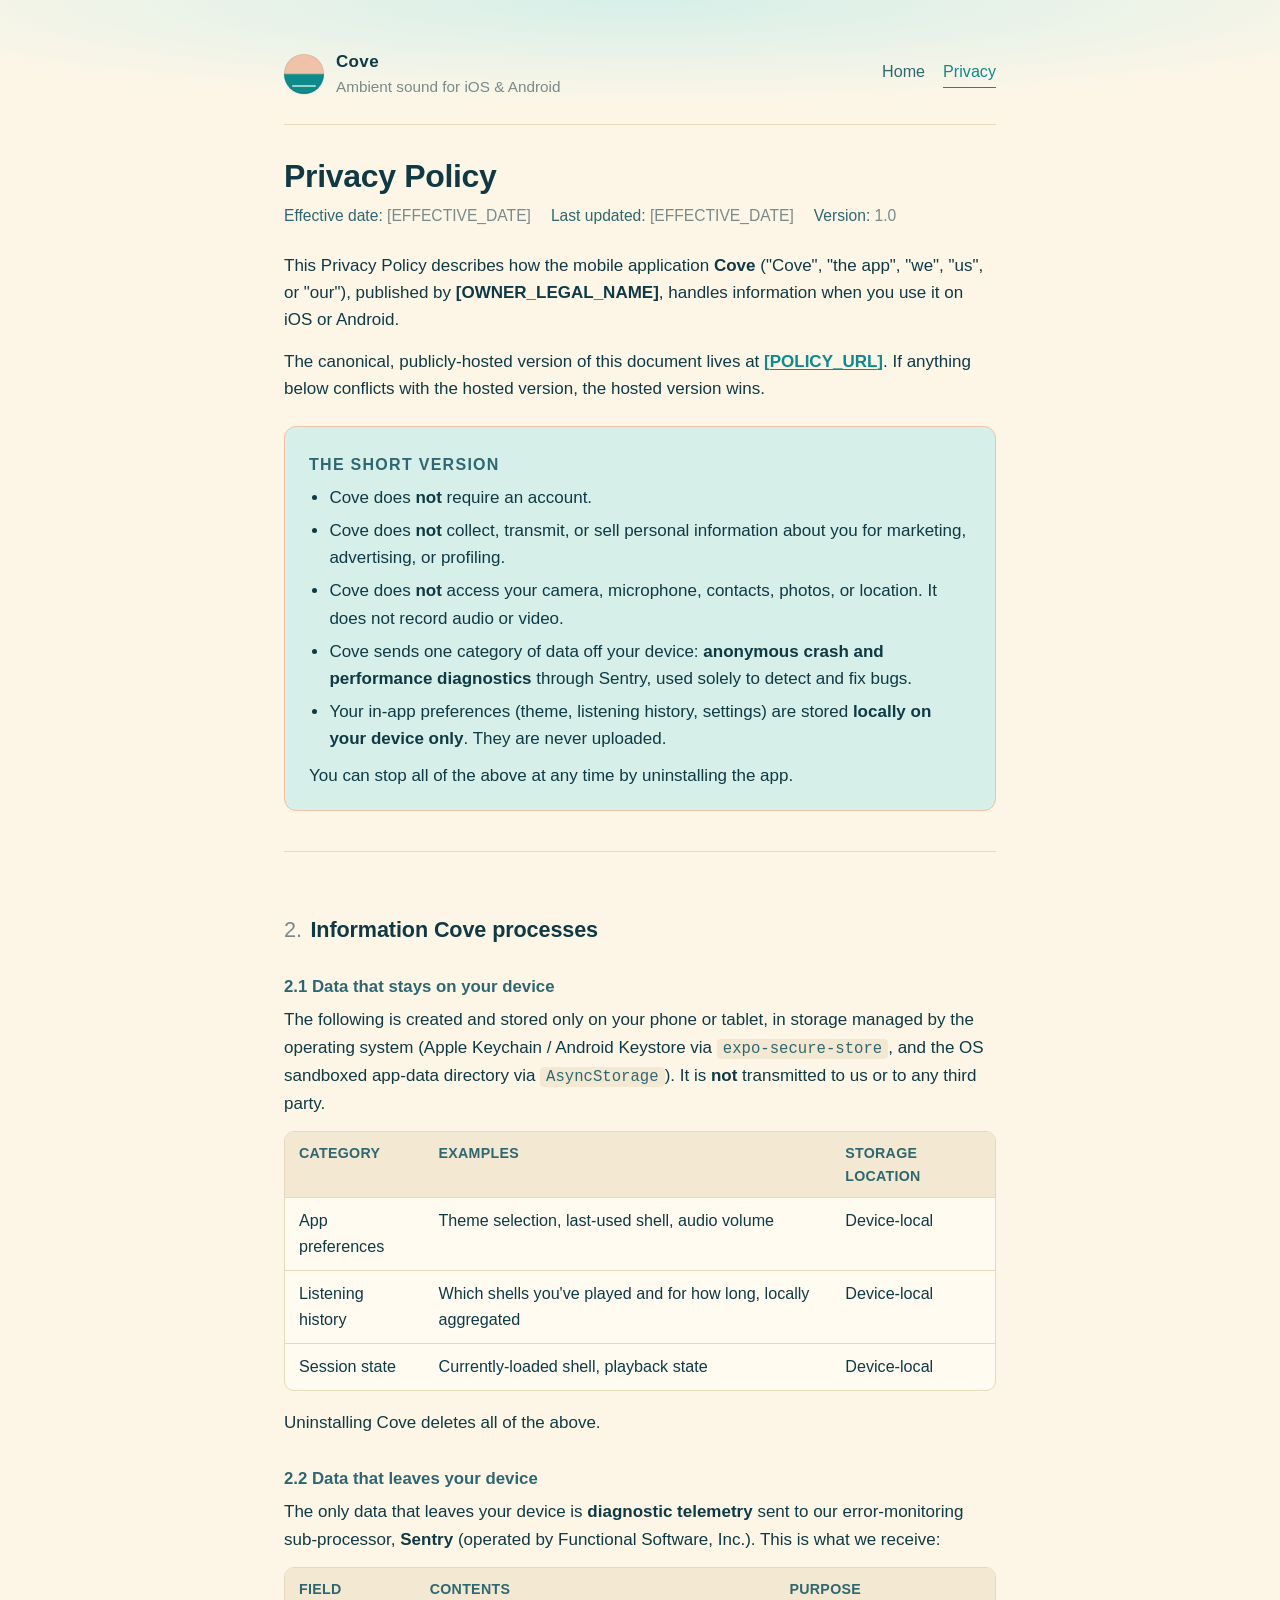
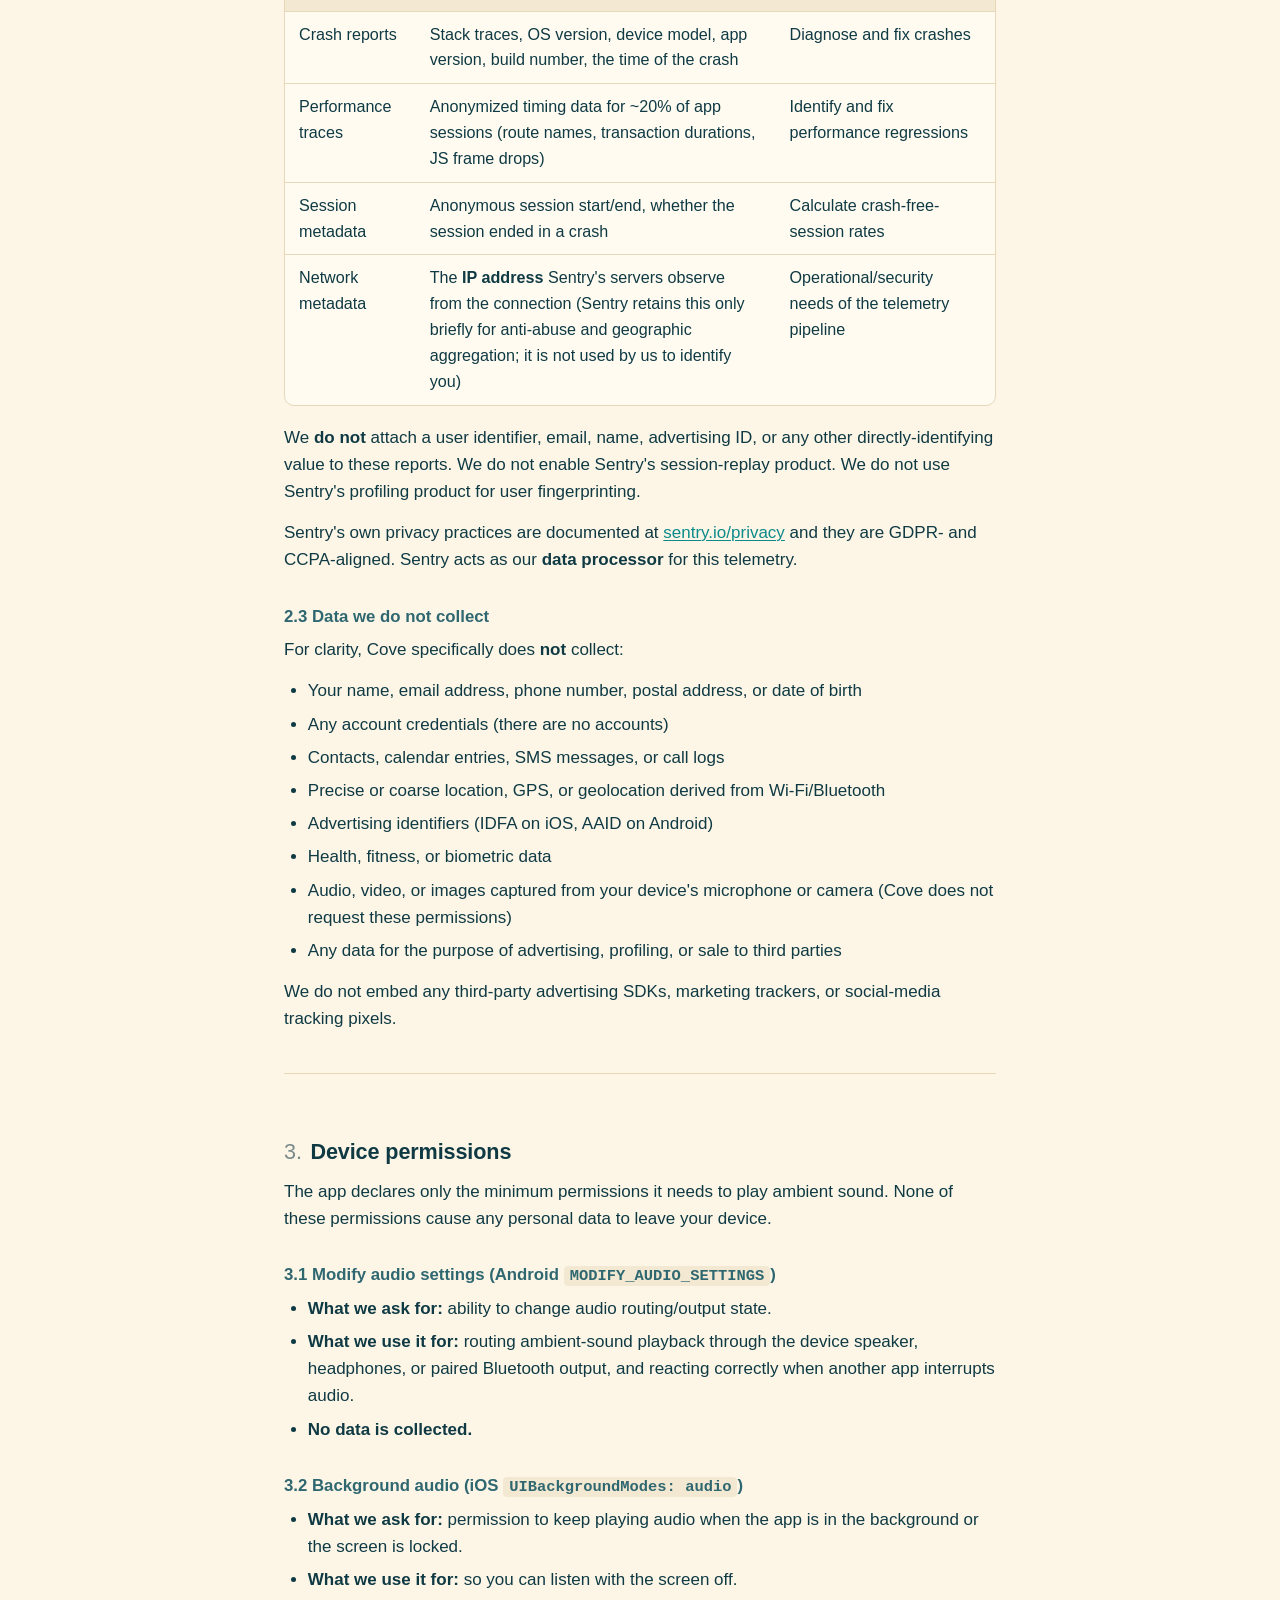
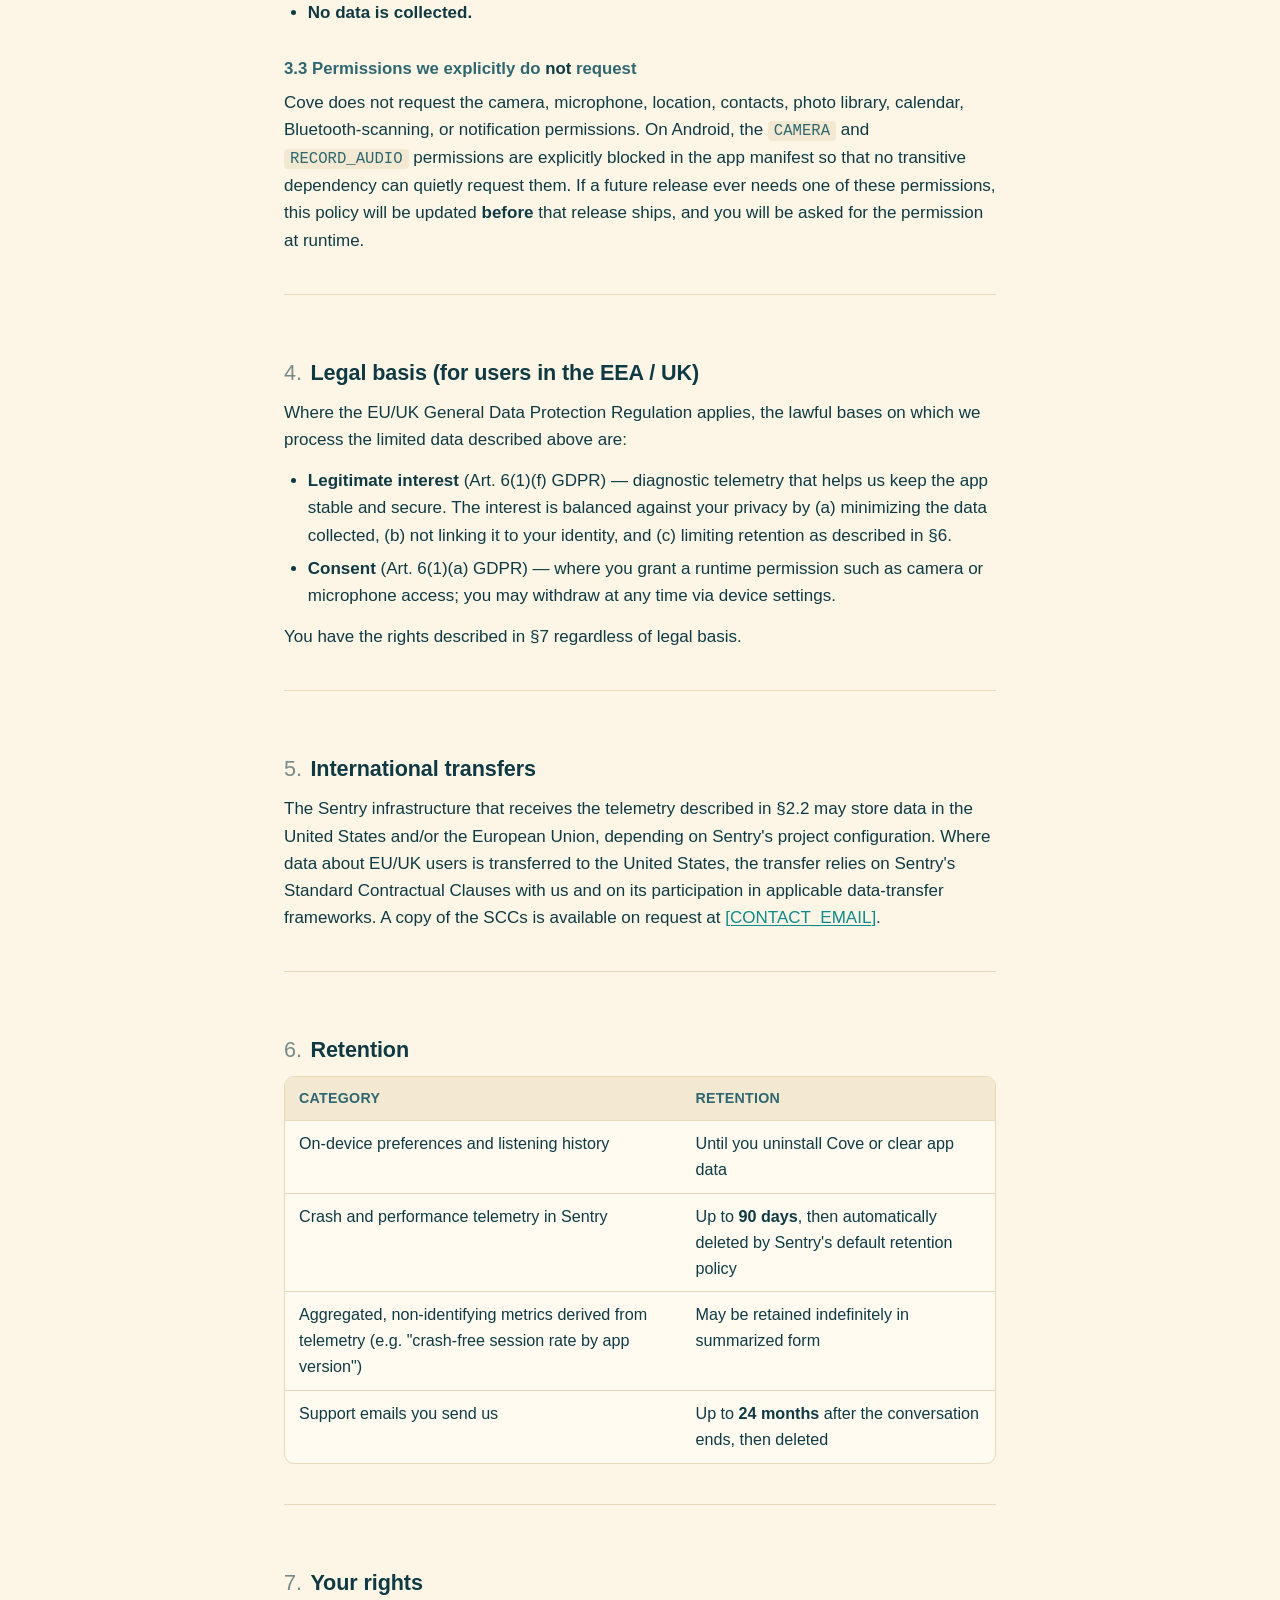
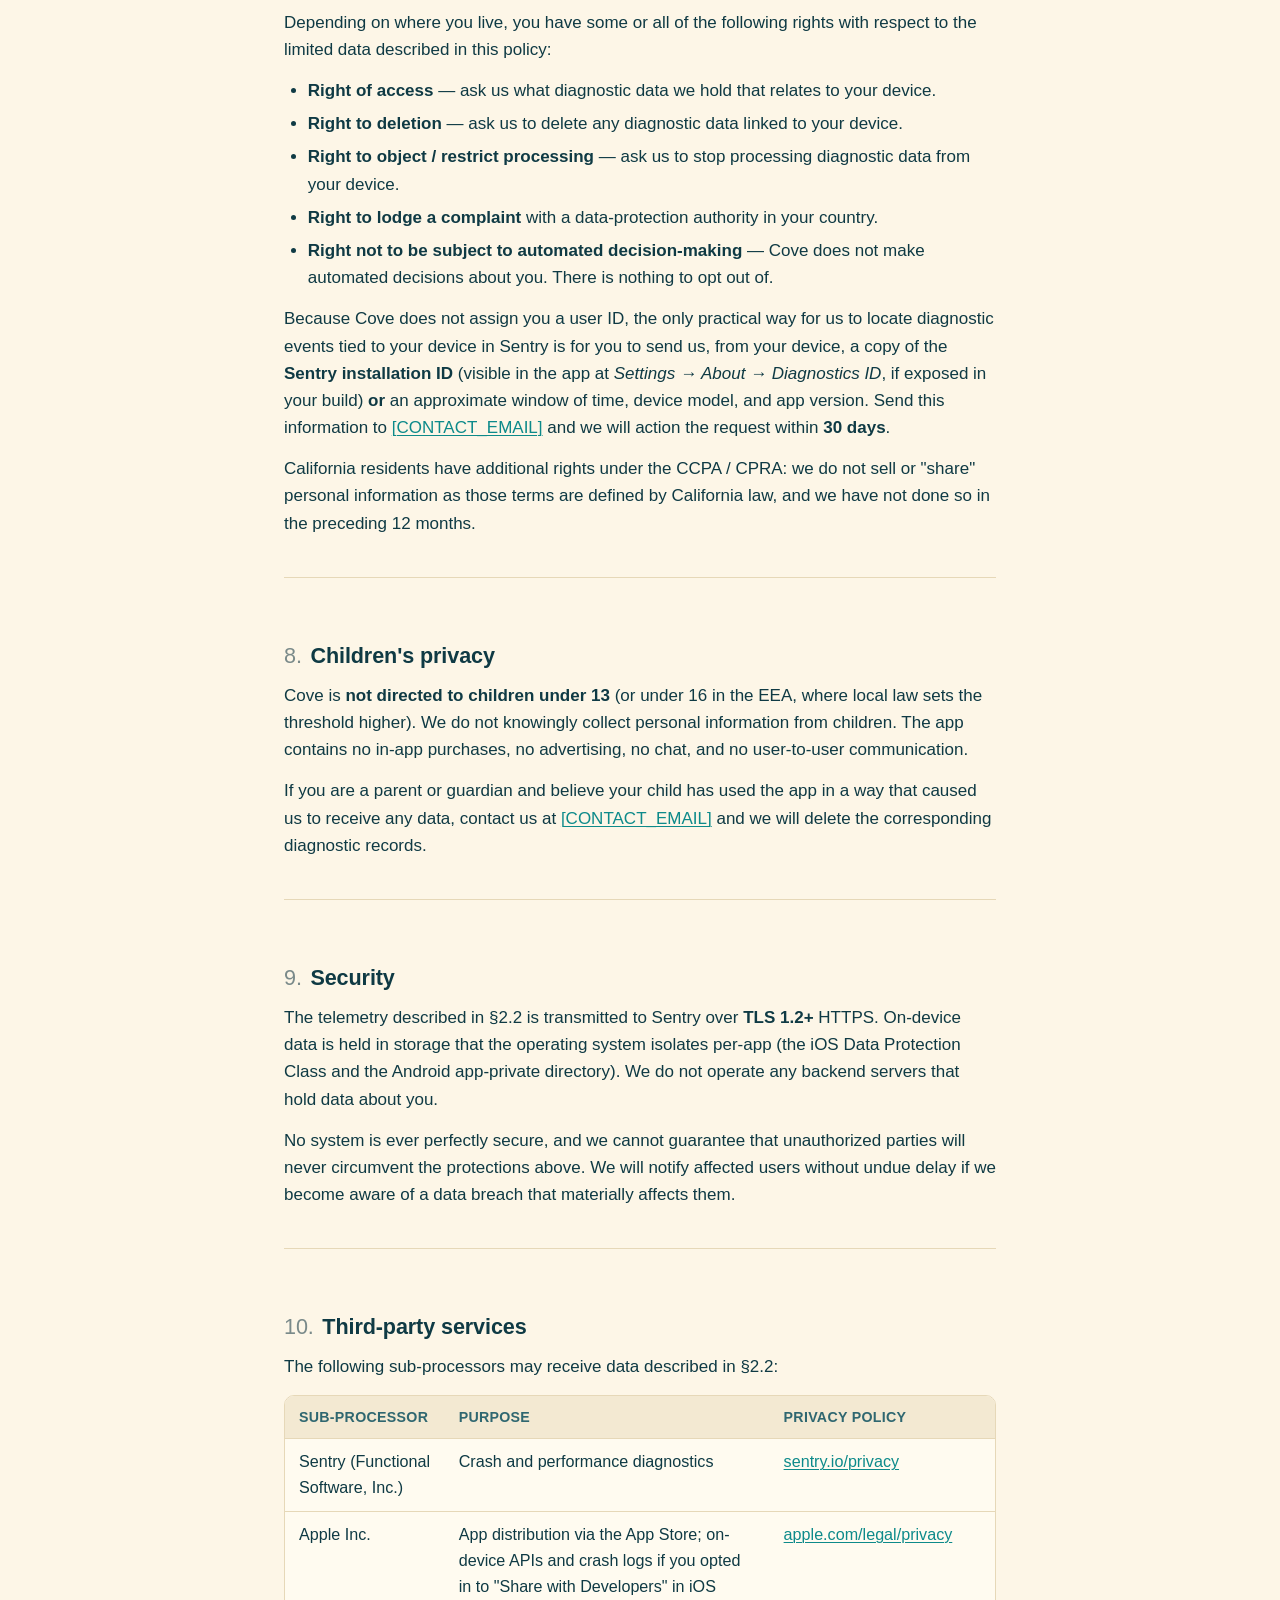
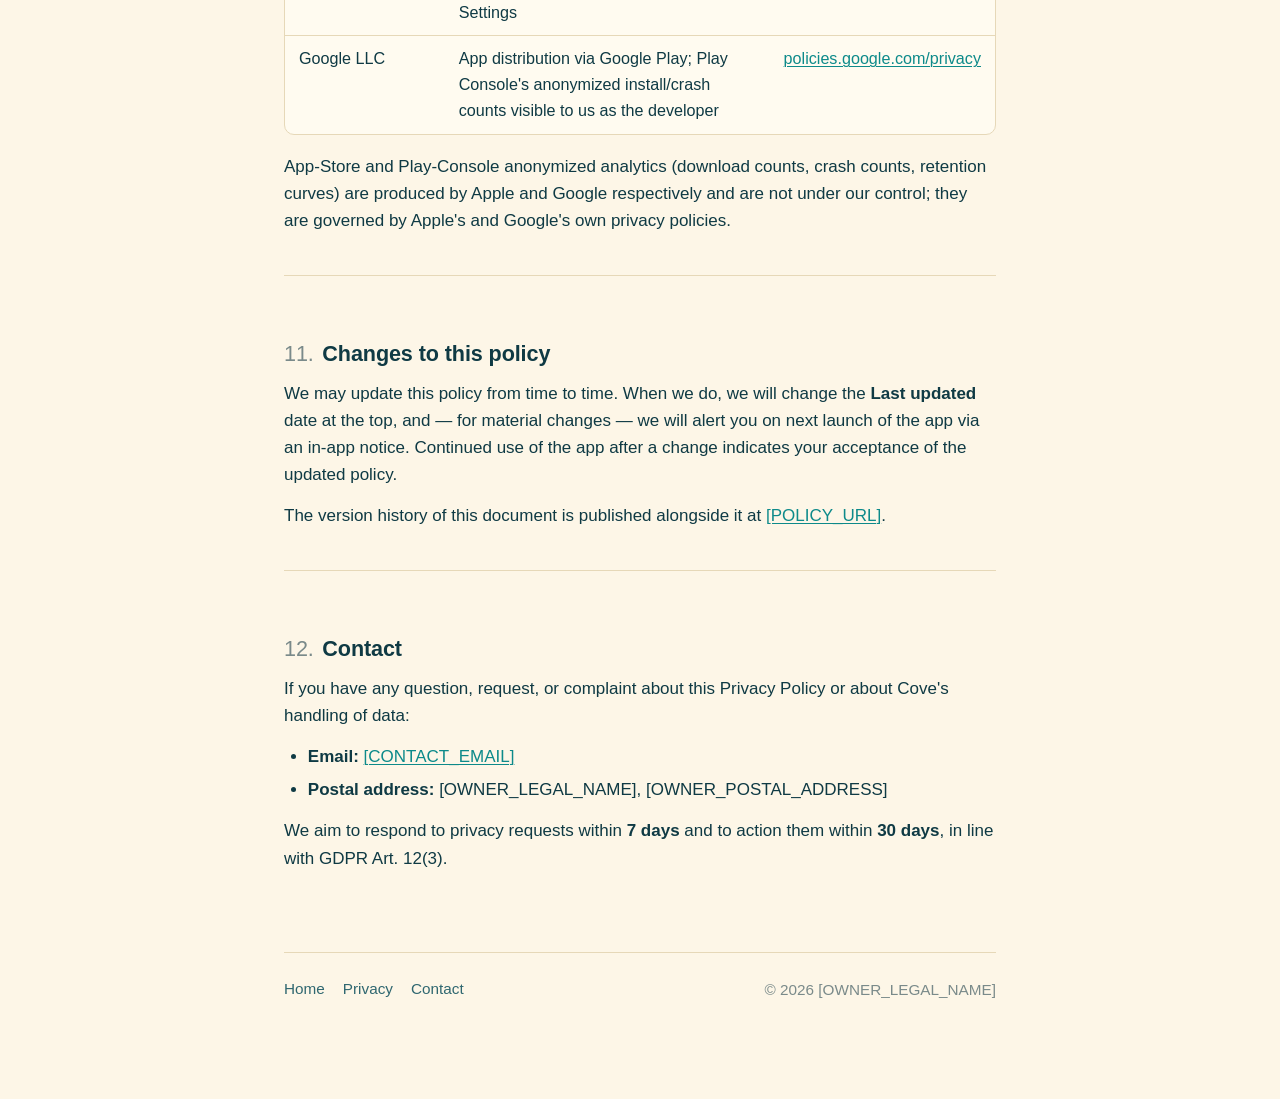
==== privacy/index.html @ abd62b6d "move privcy" ====
<!doctype html>
<html lang="en">
<head>
  <meta charset="utf-8" />
  <meta name="viewport" content="width=device-width, initial-scale=1" />
  <meta name="robots" content="index,follow" />
  <meta name="description" content="Privacy Policy for Cove, an ambient-sound app for iOS and Android." />
  <meta name="theme-color" content="#fdf6e7" media="(prefers-color-scheme: light)" />
  <meta name="theme-color" content="#0d2530" media="(prefers-color-scheme: dark)" />
  <title>Privacy Policy — Cove</title>
  <link rel="stylesheet" href="../assets/style.css" />
</head>
<body>
  <div class="wrap">

    <header class="cove">
      <a class="brand-block" href="../" aria-label="Cove home">
        <div class="mark" aria-hidden="true"></div>
        <div>
          <div class="brand">Cove</div>
          <div class="brand-sub">Ambient sound for iOS &amp; Android</div>
        </div>
      </a>
      <nav aria-label="Site">
        <a href="../">Home</a>
        <a href="./" aria-current="page">Privacy</a>
      </nav>
    </header>

    <h1>Privacy Policy</h1>

    <p class="meta">
      <span><strong>Effective date:</strong> [EFFECTIVE_DATE]</span>
      <span><strong>Last updated:</strong> [EFFECTIVE_DATE]</span>
      <span><strong>Version:</strong> 1.0</span>
    </p>

    <p>
      This Privacy Policy describes how the mobile application <strong>Cove</strong>
      ("Cove", "the app", "we", "us", or "our"), published by
      <strong>[OWNER_LEGAL_NAME]</strong>, handles information when you use it on
      iOS or Android.
    </p>

    <p>
      The canonical, publicly-hosted version of this document lives at
      <strong><a href="[POLICY_URL]">[POLICY_URL]</a></strong>. If anything below
      conflicts with the hosted version, the hosted version wins.
    </p>

    <section class="tldr" aria-labelledby="tldr-heading">
      <h2 id="tldr-heading">The short version</h2>
      <ul>
        <li>Cove does <strong>not</strong> require an account.</li>
        <li>Cove does <strong>not</strong> collect, transmit, or sell personal information about you for marketing, advertising, or profiling.</li>
        <li>Cove does <strong>not</strong> access your camera, microphone, contacts, photos, or location. It does not record audio or video.</li>
        <li>Cove sends one category of data off your device: <strong>anonymous crash and performance diagnostics</strong> through Sentry, used solely to detect and fix bugs.</li>
        <li>Your in-app preferences (theme, listening history, settings) are stored <strong>locally on your device only</strong>. They are never uploaded.</li>
      </ul>
      <p style="margin-top:10px;margin-bottom:0;">You can stop all of the above at any time by uninstalling the app.</p>
    </section>

    <hr />

    <section id="section-2">
      <h2><span class="num">2.</span>Information Cove processes <a class="anchor" href="#section-2" aria-label="Permalink to section 2">#</a></h2>

      <h3 id="section-2-1">2.1 Data that stays on your device <a class="anchor" href="#section-2-1" aria-label="Permalink to section 2.1">#</a></h3>
      <p>
        The following is created and stored only on your phone or tablet, in
        storage managed by the operating system (Apple Keychain / Android
        Keystore via <code>expo-secure-store</code>, and the OS sandboxed
        app-data directory via <code>AsyncStorage</code>). It is
        <strong>not</strong> transmitted to us or to any third party.
      </p>
      <div class="table-wrap">
        <table>
          <thead><tr><th>Category</th><th>Examples</th><th>Storage location</th></tr></thead>
          <tbody>
            <tr><td>App preferences</td><td>Theme selection, last-used shell, audio volume</td><td>Device-local</td></tr>
            <tr><td>Listening history</td><td>Which shells you've played and for how long, locally aggregated</td><td>Device-local</td></tr>
            <tr><td>Session state</td><td>Currently-loaded shell, playback state</td><td>Device-local</td></tr>
          </tbody>
        </table>
      </div>
      <p>Uninstalling Cove deletes all of the above.</p>

      <h3 id="section-2-2">2.2 Data that leaves your device <a class="anchor" href="#section-2-2" aria-label="Permalink to section 2.2">#</a></h3>
      <p>
        The only data that leaves your device is <strong>diagnostic telemetry</strong>
        sent to our error-monitoring sub-processor, <strong>Sentry</strong>
        (operated by Functional Software, Inc.). This is what we receive:
      </p>
      <div class="table-wrap">
        <table>
          <thead><tr><th>Field</th><th>Contents</th><th>Purpose</th></tr></thead>
          <tbody>
            <tr>
              <td>Crash reports</td>
              <td>Stack traces, OS version, device model, app version, build number, the time of the crash</td>
              <td>Diagnose and fix crashes</td>
            </tr>
            <tr>
              <td>Performance traces</td>
              <td>Anonymized timing data for ~20% of app sessions (route names, transaction durations, JS frame drops)</td>
              <td>Identify and fix performance regressions</td>
            </tr>
            <tr>
              <td>Session metadata</td>
              <td>Anonymous session start/end, whether the session ended in a crash</td>
              <td>Calculate crash-free-session rates</td>
            </tr>
            <tr>
              <td>Network metadata</td>
              <td>The <strong>IP address</strong> Sentry's servers observe from the connection (Sentry retains this only briefly for anti-abuse and geographic aggregation; it is not used by us to identify you)</td>
              <td>Operational/security needs of the telemetry pipeline</td>
            </tr>
          </tbody>
        </table>
      </div>
      <p>
        We <strong>do not</strong> attach a user identifier, email, name, advertising
        ID, or any other directly-identifying value to these reports. We do not
        enable Sentry's session-replay product. We do not use Sentry's profiling
        product for user fingerprinting.
      </p>
      <p>
        Sentry's own privacy practices are documented at
        <a href="https://sentry.io/privacy/" rel="noopener external">sentry.io/privacy</a>
        and they are GDPR- and CCPA-aligned. Sentry acts as our
        <strong>data processor</strong> for this telemetry.
      </p>

      <h3 id="section-2-3">2.3 Data we do not collect <a class="anchor" href="#section-2-3" aria-label="Permalink to section 2.3">#</a></h3>
      <p>For clarity, Cove specifically does <strong>not</strong> collect:</p>
      <ul>
        <li>Your name, email address, phone number, postal address, or date of birth</li>
        <li>Any account credentials (there are no accounts)</li>
        <li>Contacts, calendar entries, SMS messages, or call logs</li>
        <li>Precise or coarse location, GPS, or geolocation derived from Wi-Fi/Bluetooth</li>
        <li>Advertising identifiers (IDFA on iOS, AAID on Android)</li>
        <li>Health, fitness, or biometric data</li>
        <li>Audio, video, or images captured from your device's microphone or camera (Cove does not request these permissions)</li>
        <li>Any data for the purpose of advertising, profiling, or sale to third parties</li>
      </ul>
      <p>
        We do not embed any third-party advertising SDKs, marketing trackers, or
        social-media tracking pixels.
      </p>
    </section>

    <hr />

    <section id="section-3">
      <h2><span class="num">3.</span>Device permissions <a class="anchor" href="#section-3" aria-label="Permalink to section 3">#</a></h2>
      <p>
        The app declares only the minimum permissions it needs to play ambient
        sound. None of these permissions cause any personal data to leave your
        device.
      </p>

      <h3 id="section-3-1">3.1 Modify audio settings (Android <code>MODIFY_AUDIO_SETTINGS</code>) <a class="anchor" href="#section-3-1" aria-label="Permalink to section 3.1">#</a></h3>
      <ul>
        <li><strong>What we ask for:</strong> ability to change audio routing/output state.</li>
        <li><strong>What we use it for:</strong> routing ambient-sound playback through the device speaker, headphones, or paired Bluetooth output, and reacting correctly when another app interrupts audio.</li>
        <li><strong>No data is collected.</strong></li>
      </ul>

      <h3 id="section-3-2">3.2 Background audio (iOS <code>UIBackgroundModes: audio</code>) <a class="anchor" href="#section-3-2" aria-label="Permalink to section 3.2">#</a></h3>
      <ul>
        <li><strong>What we ask for:</strong> permission to keep playing audio when the app is in the background or the screen is locked.</li>
        <li><strong>What we use it for:</strong> so you can listen with the screen off.</li>
        <li><strong>No data is collected.</strong></li>
      </ul>

      <h3 id="section-3-3">3.3 Permissions we explicitly do <strong>not</strong> request <a class="anchor" href="#section-3-3" aria-label="Permalink to section 3.3">#</a></h3>
      <p>
        Cove does not request the camera, microphone, location, contacts, photo
        library, calendar, Bluetooth-scanning, or notification permissions. On
        Android, the <code>CAMERA</code> and <code>RECORD_AUDIO</code> permissions
        are explicitly blocked in the app manifest so that no transitive
        dependency can quietly request them. If a future release ever needs one
        of these permissions, this policy will be updated <strong>before</strong>
        that release ships, and you will be asked for the permission at runtime.
      </p>
    </section>

    <hr />

    <section id="section-4">
      <h2><span class="num">4.</span>Legal basis (for users in the EEA / UK) <a class="anchor" href="#section-4" aria-label="Permalink to section 4">#</a></h2>
      <p>
        Where the EU/UK General Data Protection Regulation applies, the lawful
        bases on which we process the limited data described above are:
      </p>
      <ul>
        <li><strong>Legitimate interest</strong> (Art. 6(1)(f) GDPR) — diagnostic telemetry that helps us keep the app stable and secure. The interest is balanced against your privacy by (a) minimizing the data collected, (b) not linking it to your identity, and (c) limiting retention as described in §6.</li>
        <li><strong>Consent</strong> (Art. 6(1)(a) GDPR) — where you grant a runtime permission such as camera or microphone access; you may withdraw at any time via device settings.</li>
      </ul>
      <p>You have the rights described in §7 regardless of legal basis.</p>
    </section>

    <hr />

    <section id="section-5">
      <h2><span class="num">5.</span>International transfers <a class="anchor" href="#section-5" aria-label="Permalink to section 5">#</a></h2>
      <p>
        The Sentry infrastructure that receives the telemetry described in §2.2
        may store data in the United States and/or the European Union, depending
        on Sentry's project configuration. Where data about EU/UK users is
        transferred to the United States, the transfer relies on Sentry's
        Standard Contractual Clauses with us and on its participation in
        applicable data-transfer frameworks. A copy of the SCCs is available on
        request at <a href="mailto:[CONTACT_EMAIL]">[CONTACT_EMAIL]</a>.
      </p>
    </section>

    <hr />

    <section id="section-6">
      <h2><span class="num">6.</span>Retention <a class="anchor" href="#section-6" aria-label="Permalink to section 6">#</a></h2>
      <div class="table-wrap">
        <table>
          <thead><tr><th>Category</th><th>Retention</th></tr></thead>
          <tbody>
            <tr><td>On-device preferences and listening history</td><td>Until you uninstall Cove or clear app data</td></tr>
            <tr><td>Crash and performance telemetry in Sentry</td><td>Up to <strong>90 days</strong>, then automatically deleted by Sentry's default retention policy</td></tr>
            <tr><td>Aggregated, non-identifying metrics derived from telemetry (e.g. "crash-free session rate by app version")</td><td>May be retained indefinitely in summarized form</td></tr>
            <tr><td>Support emails you send us</td><td>Up to <strong>24 months</strong> after the conversation ends, then deleted</td></tr>
          </tbody>
        </table>
      </div>
    </section>

    <hr />

    <section id="section-7">
      <h2><span class="num">7.</span>Your rights <a class="anchor" href="#section-7" aria-label="Permalink to section 7">#</a></h2>
      <p>
        Depending on where you live, you have some or all of the following rights
        with respect to the limited data described in this policy:
      </p>
      <ul>
        <li><strong>Right of access</strong> — ask us what diagnostic data we hold that relates to your device.</li>
        <li><strong>Right to deletion</strong> — ask us to delete any diagnostic data linked to your device.</li>
        <li><strong>Right to object / restrict processing</strong> — ask us to stop processing diagnostic data from your device.</li>
        <li><strong>Right to lodge a complaint</strong> with a data-protection authority in your country.</li>
        <li><strong>Right not to be subject to automated decision-making</strong> — Cove does not make automated decisions about you. There is nothing to opt out of.</li>
      </ul>
      <p>
        Because Cove does not assign you a user ID, the only practical way for us
        to locate diagnostic events tied to your device in Sentry is for you to
        send us, from your device, a copy of the <strong>Sentry installation ID</strong>
        (visible in the app at <em>Settings → About → Diagnostics ID</em>, if
        exposed in your build) <strong>or</strong> an approximate window of time,
        device model, and app version. Send this information to
        <a href="mailto:[CONTACT_EMAIL]">[CONTACT_EMAIL]</a> and we will action the
        request within <strong>30 days</strong>.
      </p>
      <p>
        California residents have additional rights under the CCPA / CPRA: we do
        not sell or "share" personal information as those terms are defined by
        California law, and we have not done so in the preceding 12 months.
      </p>
    </section>

    <hr />

    <section id="section-8">
      <h2><span class="num">8.</span>Children's privacy <a class="anchor" href="#section-8" aria-label="Permalink to section 8">#</a></h2>
      <p>
        Cove is <strong>not directed to children under 13</strong> (or under 16 in
        the EEA, where local law sets the threshold higher). We do not knowingly
        collect personal information from children. The app contains no in-app
        purchases, no advertising, no chat, and no user-to-user communication.
      </p>
      <p>
        If you are a parent or guardian and believe your child has used the app
        in a way that caused us to receive any data, contact us at
        <a href="mailto:[CONTACT_EMAIL]">[CONTACT_EMAIL]</a> and we will delete the
        corresponding diagnostic records.
      </p>
    </section>

    <hr />

    <section id="section-9">
      <h2><span class="num">9.</span>Security <a class="anchor" href="#section-9" aria-label="Permalink to section 9">#</a></h2>
      <p>
        The telemetry described in §2.2 is transmitted to Sentry over
        <strong>TLS 1.2+</strong> HTTPS. On-device data is held in storage that
        the operating system isolates per-app (the iOS Data Protection Class and
        the Android app-private directory). We do not operate any backend
        servers that hold data about you.
      </p>
      <p>
        No system is ever perfectly secure, and we cannot guarantee that
        unauthorized parties will never circumvent the protections above. We
        will notify affected users without undue delay if we become aware of a
        data breach that materially affects them.
      </p>
    </section>

    <hr />

    <section id="section-10">
      <h2><span class="num">10.</span>Third-party services <a class="anchor" href="#section-10" aria-label="Permalink to section 10">#</a></h2>
      <p>The following sub-processors may receive data described in §2.2:</p>
      <div class="table-wrap">
        <table>
          <thead><tr><th>Sub-processor</th><th>Purpose</th><th>Privacy policy</th></tr></thead>
          <tbody>
            <tr>
              <td>Sentry (Functional Software, Inc.)</td>
              <td>Crash and performance diagnostics</td>
              <td><a href="https://sentry.io/privacy/" rel="noopener external">sentry.io/privacy</a></td>
            </tr>
            <tr>
              <td>Apple Inc.</td>
              <td>App distribution via the App Store; on-device APIs and crash logs if you opted in to "Share with Developers" in iOS Settings</td>
              <td><a href="https://www.apple.com/legal/privacy/" rel="noopener external">apple.com/legal/privacy</a></td>
            </tr>
            <tr>
              <td>Google LLC</td>
              <td>App distribution via Google Play; Play Console's anonymized install/crash counts visible to us as the developer</td>
              <td><a href="https://policies.google.com/privacy" rel="noopener external">policies.google.com/privacy</a></td>
            </tr>
          </tbody>
        </table>
      </div>
      <p>
        App-Store and Play-Console anonymized analytics (download counts, crash
        counts, retention curves) are produced by Apple and Google respectively
        and are not under our control; they are governed by Apple's and Google's
        own privacy policies.
      </p>
    </section>

    <hr />

    <section id="section-11">
      <h2><span class="num">11.</span>Changes to this policy <a class="anchor" href="#section-11" aria-label="Permalink to section 11">#</a></h2>
      <p>
        We may update this policy from time to time. When we do, we will change
        the <strong>Last updated</strong> date at the top, and — for material
        changes — we will alert you on next launch of the app via an in-app
        notice. Continued use of the app after a change indicates your
        acceptance of the updated policy.
      </p>
      <p>
        The version history of this document is published alongside it at
        <a href="[POLICY_URL]">[POLICY_URL]</a>.
      </p>
    </section>

    <hr />

    <section id="section-12">
      <h2><span class="num">12.</span>Contact <a class="anchor" href="#section-12" aria-label="Permalink to section 12">#</a></h2>
      <p>
        If you have any question, request, or complaint about this Privacy
        Policy or about Cove's handling of data:
      </p>
      <ul>
        <li><strong>Email:</strong> <a href="mailto:[CONTACT_EMAIL]">[CONTACT_EMAIL]</a></li>
        <li><strong>Postal address:</strong> [OWNER_LEGAL_NAME], [OWNER_POSTAL_ADDRESS]</li>
      </ul>
      <p>
        We aim to respond to privacy requests within <strong>7 days</strong> and
        to action them within <strong>30 days</strong>, in line with GDPR Art. 12(3).
      </p>
    </section>

    <footer class="site-footer">
      <nav aria-label="Site footer">
        <a href="../">Home</a>
        <a href="./" aria-current="page">Privacy</a>
        <a href="mailto:[CONTACT_EMAIL]">Contact</a>
      </nav>
      <p style="margin:0;">© <span id="copyright-year">2026</span> [OWNER_LEGAL_NAME]</p>
    </footer>

  </div>

  <script>
    document.getElementById('copyright-year').textContent = new Date().getFullYear();
  </script>

  <!--
    ============================================================
    INSTRUCTIONS FOR THE PUBLISHER — REMOVE THIS BLOCK BEFORE PUBLISHING
    ============================================================

    Find-and-replace these placeholders across BOTH this file AND
    docs/index.html:

      [EFFECTIVE_DATE]         e.g. 2026-06-01
      [OWNER_LEGAL_NAME]       e.g. "Jane Doe" or "Acme Wellness LLC"
      [OWNER_POSTAL_ADDRESS]   street, city, postal code, country
      [CONTACT_EMAIL]          e.g. privacy@yourdomain.com (must be live!)
      [POLICY_URL]             e.g. https://<user>.github.io/<repo>/privacy/

    The Markdown source-of-truth is outsiders/PRIVACY-POLICY.md; edit it
    alongside this file whenever the policy changes.

    Apple "App Privacy" + Play "Data Safety" forms must match §2 of this
    document. As of v1.0:
      - Diagnostics → Crash Data: Collected, Not linked to user, Not used for tracking
      - Diagnostics → Performance Data: Collected, Not linked to user, Not used for tracking
      - Everything else: Data Not Collected

    Have a lawyer in your jurisdiction read this before launch. This is a
    starting template, not legal advice.
  -->
</body>
</html>
---- assets/style.css ----
/*
 * Cove — shared site styles
 * Used by both docs/index.html (landing) and docs/privacy/index.html.
 *
 * Self-contained: no @import, no Google Fonts, no external assets.
 * Hosted from the same GitHub Pages origin as the HTML, so this file
 * does not introduce any third-party network requests.
 *
 * --------------------------------------------------------------------
 * Sea-beach palette
 *
 *   Light mode: warm bone-white sand background, deep tidepool-teal
 *     ink, turquoise accent, pale-coral shell highlight.
 *   Dark mode:  moonlit tidepool — deep teal surface, warm sand text,
 *     bright-foam turquoise accent, sunset-coral warning.
 *
 * Contrast ratios were chosen so every ink token clears WCAG AA against
 * its corresponding surface. Test with the browser devtools "contrast"
 * inspector if you swap any value.
 * --------------------------------------------------------------------
 */

:root {
  --bg: #fdf6e7;            /* dry sand */
  --surface: #fffbf0;       /* sun-bleached shell */
  --surface-alt: #f3e9d2;   /* damp sand */
  --ink: #0f3a44;           /* deep tidepool */
  --ink-soft: #2f6770;      /* shallow water */
  --ink-muted: #7a8a8a;     /* driftwood grey */
  --rule: #e6d8b8;          /* wet-sand line */
  --accent: #0d8a8a;        /* turquoise */
  --accent-soft: #d6efe9;   /* sea-foam */
  --shell: #f0c2a8;         /* pale coral */
  --coral: #d9755a;         /* sunset-coral */
  --warn-bg: #fdebd2;
  --warn-rule: #e6c79a;
  --warn-ink: #6b3d18;

  /* Noise-color swatches used by the shell grid */
  --noise-brown: #8a6a3d;
  --noise-pink:  #e9a5a0;
  --noise-gray:  #9aa4a8;
  --noise-white: #ecebe4;
  --noise-blue:  #6a9fcb;
}

@media (prefers-color-scheme: dark) {
  :root {
    --bg: #0d2530;          /* night ocean */
    --surface: #133544;     /* deep reef */
    --surface-alt: #194253; /* lit tidepool */
    --ink: #f4e8d3;         /* moonlit sand */
    --ink-soft: #c9dcd9;    /* foam */
    --ink-muted: #8aa6a5;   /* wet stone */
    --rule: #1f4a5a;        /* coral shadow */
    --accent: #5dd5cf;      /* foam crest */
    --accent-soft: #1c4855; /* still water */
    --shell: #e8a87c;       /* sunset coral */
    --coral: #f0a98e;
    --warn-bg: #3a2918;
    --warn-rule: #6b4a28;
    --warn-ink: #f0c79a;

    --noise-brown: #b08c5e;
    --noise-pink:  #f0b6b1;
    --noise-gray:  #b6c0c4;
    --noise-white: #f5f3ea;
    --noise-blue:  #8fbfe5;
  }
}

* { box-sizing: border-box; }

html { -webkit-text-size-adjust: 100%; }

body {
  margin: 0;
  background: var(--bg);
  color: var(--ink);
  font-family: -apple-system, BlinkMacSystemFont, "Segoe UI", Roboto,
    "Helvetica Neue", Arial, "Noto Sans", system-ui, sans-serif;
  font-size: 17px;
  line-height: 1.6;
  -webkit-font-smoothing: antialiased;
  text-rendering: optimizeLegibility;
  /*
   * Subtle horizon: a very faint band of sea-foam across the top of the
   * page so it reads as "beach looking out at sea". Static, no scroll
   * attachment (which janks on iOS).
   */
  background-image:
    radial-gradient(ellipse 120% 40% at 50% 0%,
      var(--accent-soft) 0%,
      transparent 55%);
  background-repeat: no-repeat;
  background-size: 100% 480px;
}

.wrap {
  max-width: 760px;
  margin: 0 auto;
  padding: 48px 24px 96px;
}

/* ------------------------------------------------------------------ */
/* Site header (shared between pages)                                  */
/* ------------------------------------------------------------------ */

header.cove {
  display: flex;
  align-items: center;
  gap: 12px;
  margin-bottom: 32px;
  padding-bottom: 24px;
  border-bottom: 1px solid var(--rule);
}

header.cove .brand-block {
  display: flex;
  align-items: center;
  gap: 12px;
  text-decoration: none;
  color: inherit;
}

/*
 * Brand mark: sun rising over a horizon line. The top half is a warm
 * sun-disc (coral → sand), the bottom half is calm sea (turquoise).
 * Rendered with pure CSS gradients so the page stays asset-free.
 */
header.cove .mark {
  width: 40px;
  height: 40px;
  border-radius: 50%;
  flex: 0 0 40px;
  background: linear-gradient(
    to bottom,
    var(--shell) 0%,
    var(--shell) 48%,
    var(--accent) 52%,
    var(--accent) 100%
  );
  box-shadow:
    inset 0 0 0 1px color-mix(in srgb, var(--ink) 8%, transparent),
    0 1px 2px color-mix(in srgb, var(--ink) 6%, transparent);
  position: relative;
  overflow: hidden;
}

/* Sun reflection ripple across the sea half */
header.cove .mark::after {
  content: "";
  position: absolute;
  left: 50%;
  bottom: 18%;
  transform: translateX(-50%);
  width: 60%;
  height: 2px;
  background: var(--accent-soft);
  border-radius: 999px;
  opacity: 0.7;
  box-shadow:
    0 4px 0 -1px var(--accent-soft),
    0 -4px 0 -1px var(--accent-soft);
}

header.cove .brand {
  font-weight: 600;
  letter-spacing: 0.02em;
  color: var(--ink);
}

header.cove .brand-sub {
  color: var(--ink-muted);
  font-size: 0.9em;
}

header.cove nav {
  margin-left: auto;
  display: flex;
  gap: 18px;
  font-size: 0.95em;
}

header.cove nav a {
  color: var(--ink-soft);
  text-decoration: none;
  border-bottom: 1px solid transparent;
  padding-bottom: 2px;
  transition: color 120ms ease, border-color 120ms ease;
}

header.cove nav a:hover,
header.cove nav a[aria-current="page"] {
  color: var(--accent);
  border-bottom-color: var(--accent);
}

/* ------------------------------------------------------------------ */
/* Typography                                                          */
/* ------------------------------------------------------------------ */

h1 {
  font-size: 2rem;
  line-height: 1.2;
  margin: 0 0 8px;
  letter-spacing: -0.01em;
}

h2 {
  font-size: 1.35rem;
  line-height: 1.3;
  margin: 56px 0 12px;
  letter-spacing: -0.005em;
  padding-top: 8px;
}

h3 {
  font-size: 1.05rem;
  line-height: 1.35;
  margin: 32px 0 8px;
  color: var(--ink-soft);
}

h2 .num, h3 .num {
  color: var(--ink-muted);
  font-variant-numeric: tabular-nums;
  margin-right: 0.4em;
  font-weight: 500;
}

p { margin: 0 0 14px; }

a {
  color: var(--accent);
  text-decoration: underline;
  text-decoration-thickness: 1px;
  text-underline-offset: 2px;
}

a:hover { text-decoration-thickness: 2px; }

strong { color: var(--ink); font-weight: 600; }

ul {
  margin: 0 0 14px;
  padding-left: 1.4em;
}

li { margin: 6px 0; }

code, kbd, samp {
  font-family: ui-monospace, SFMono-Regular, "SF Mono", Menlo, Consolas,
    "Liberation Mono", monospace;
  font-size: 0.92em;
  background: var(--surface-alt);
  padding: 1px 6px;
  border-radius: 4px;
  color: var(--ink-soft);
}

hr {
  border: 0;
  border-top: 1px solid var(--rule);
  margin: 40px 0;
}

/* ------------------------------------------------------------------ */
/* Hero (landing page only)                                            */
/* ------------------------------------------------------------------ */

.hero {
  text-align: center;
  padding: 24px 0 8px;
}

.hero .mark-lg {
  width: 96px;
  height: 96px;
  border-radius: 50%;
  margin: 0 auto 20px;
  background: linear-gradient(
    to bottom,
    var(--shell) 0%,
    var(--shell) 48%,
    var(--accent) 52%,
    var(--accent) 100%
  );
  box-shadow:
    inset 0 0 0 1px color-mix(in srgb, var(--ink) 8%, transparent),
    0 4px 18px color-mix(in srgb, var(--accent) 18%, transparent);
  position: relative;
  overflow: hidden;
}

.hero .mark-lg::after {
  content: "";
  position: absolute;
  left: 50%;
  bottom: 18%;
  transform: translateX(-50%);
  width: 60%;
  height: 3px;
  background: var(--accent-soft);
  border-radius: 999px;
  opacity: 0.7;
  box-shadow:
    0 7px 0 -1px var(--accent-soft),
    0 -7px 0 -1px var(--accent-soft);
}

.hero h1 {
  font-size: 3rem;
  letter-spacing: -0.02em;
  margin: 0 0 8px;
}

.hero .tagline {
  font-size: 1.2rem;
  color: var(--ink-soft);
  margin: 0 0 28px;
  font-style: italic;
}

/* ------------------------------------------------------------------ */
/* Intro / lede paragraph                                              */
/* ------------------------------------------------------------------ */

.lede {
  font-size: 1.1rem;
  line-height: 1.65;
  color: var(--ink-soft);
  margin: 0 0 24px;
}

/* ------------------------------------------------------------------ */
/* Shell grid                                                          */
/* ------------------------------------------------------------------ */

.shell-grid {
  display: grid;
  grid-template-columns: repeat(auto-fit, minmax(220px, 1fr));
  gap: 16px;
  margin: 24px 0 8px;
}

.shell-card {
  background: var(--surface);
  border: 1px solid var(--rule);
  border-radius: 14px;
  padding: 20px;
  position: relative;
  overflow: hidden;
  transition: transform 160ms ease, box-shadow 160ms ease;
}

.shell-card:hover {
  transform: translateY(-2px);
  box-shadow: 0 6px 20px color-mix(in srgb, var(--ink) 10%, transparent);
}

/*
 * Each shell card gets a soft gradient hint of its noise color in the
 * top-right corner — visible enough to differentiate at a glance, faint
 * enough not to fight the text.
 */
.shell-card::before {
  content: "";
  position: absolute;
  top: -40px;
  right: -40px;
  width: 140px;
  height: 140px;
  border-radius: 50%;
  background: radial-gradient(circle, var(--noise-color, var(--accent)) 0%, transparent 65%);
  opacity: 0.35;
  pointer-events: none;
}

.shell-card[data-noise="brown"] { --noise-color: var(--noise-brown); }
.shell-card[data-noise="pink"]  { --noise-color: var(--noise-pink);  }
.shell-card[data-noise="gray"]  { --noise-color: var(--noise-gray);  }
.shell-card[data-noise="white"] { --noise-color: var(--noise-white); }
.shell-card[data-noise="blue"]  { --noise-color: var(--noise-blue);  }

.shell-card h3 {
  margin: 0 0 6px;
  color: var(--ink);
  font-size: 1.1rem;
}

.shell-card .mood {
  margin: 0 0 14px;
  color: var(--ink-soft);
  font-size: 0.95em;
  line-height: 1.45;
}

.shell-card .noise-tag {
  display: inline-block;
  font-size: 0.78em;
  font-weight: 600;
  letter-spacing: 0.08em;
  text-transform: uppercase;
  color: var(--ink-muted);
  padding: 3px 9px;
  border-radius: 999px;
  background: var(--surface-alt);
  border: 1px solid var(--rule);
}

/* ------------------------------------------------------------------ */
/* Feature list                                                        */
/* ------------------------------------------------------------------ */

.feature-list {
  list-style: none;
  padding: 0;
  margin: 16px 0 8px;
  display: grid;
  grid-template-columns: repeat(auto-fit, minmax(220px, 1fr));
  gap: 12px 24px;
}

.feature-list li {
  position: relative;
  padding-left: 26px;
  line-height: 1.5;
  margin: 0;
}

.feature-list li::before {
  content: "";
  position: absolute;
  left: 0;
  top: 0.5em;
  width: 14px;
  height: 14px;
  border-radius: 50%;
  background: linear-gradient(
    to bottom,
    var(--shell) 0%,
    var(--shell) 48%,
    var(--accent) 52%,
    var(--accent) 100%
  );
  box-shadow: inset 0 0 0 1px color-mix(in srgb, var(--ink) 8%, transparent);
}

/* ------------------------------------------------------------------ */
/* Store / download                                                    */
/* ------------------------------------------------------------------ */

.store-buttons {
  display: flex;
  flex-wrap: wrap;
  gap: 12px;
  margin: 16px 0 0;
}

.store-btn {
  display: inline-flex;
  align-items: center;
  gap: 10px;
  padding: 12px 18px;
  border-radius: 10px;
  background: var(--surface);
  border: 1px solid var(--rule);
  color: var(--ink);
  text-decoration: none;
  font-weight: 500;
  transition: border-color 160ms ease, transform 160ms ease, box-shadow 160ms ease;
}

.store-btn:hover {
  border-color: var(--accent);
  transform: translateY(-1px);
  box-shadow: 0 4px 14px color-mix(in srgb, var(--accent) 16%, transparent);
}

.store-btn[aria-disabled="true"] {
  opacity: 0.6;
  pointer-events: none;
  cursor: not-allowed;
}

.store-btn .store-icon {
  width: 24px;
  height: 24px;
  flex: 0 0 24px;
  color: var(--accent);
}

.store-btn .store-icon svg {
  width: 100%;
  height: 100%;
  display: block;
  fill: currentColor;
}

.store-btn .store-label-1 {
  display: block;
  font-size: 0.7em;
  letter-spacing: 0.06em;
  text-transform: uppercase;
  color: var(--ink-muted);
  line-height: 1.1;
}

.store-btn .store-label-2 {
  display: block;
  font-size: 1em;
  font-weight: 600;
  line-height: 1.2;
}

/* ------------------------------------------------------------------ */
/* Metadata bar (privacy page)                                         */
/* ------------------------------------------------------------------ */

.meta {
  display: flex;
  flex-wrap: wrap;
  gap: 8px 20px;
  color: var(--ink-muted);
  font-size: 0.92em;
  margin: 0 0 24px;
}

.meta span strong {
  color: var(--ink-soft);
  font-weight: 500;
}

/* ------------------------------------------------------------------ */
/* TLDR / callout                                                      */
/* ------------------------------------------------------------------ */

.tldr {
  background: var(--accent-soft);
  border: 1px solid var(--shell);
  border-radius: 12px;
  padding: 20px 24px;
  margin: 24px 0 32px;
}

.tldr h2 {
  margin: 0 0 8px;
  font-size: 1rem;
  text-transform: uppercase;
  letter-spacing: 0.08em;
  color: var(--ink-soft);
}

.tldr ul { margin: 0; padding-left: 1.2em; }

/* ------------------------------------------------------------------ */
/* Tables                                                              */
/* ------------------------------------------------------------------ */

.table-wrap {
  overflow-x: auto;
  margin: 12px 0 18px;
  border: 1px solid var(--rule);
  border-radius: 10px;
  background: var(--surface);
}

table {
  width: 100%;
  border-collapse: collapse;
  font-size: 0.95em;
}

th, td {
  text-align: left;
  vertical-align: top;
  padding: 10px 14px;
  border-bottom: 1px solid var(--rule);
}

th {
  background: var(--surface-alt);
  color: var(--ink-soft);
  font-weight: 600;
  font-size: 0.88em;
  letter-spacing: 0.02em;
  text-transform: uppercase;
}

tr:last-child td { border-bottom: 0; }

/* ------------------------------------------------------------------ */
/* Footer                                                              */
/* ------------------------------------------------------------------ */

.site-footer {
  margin-top: 80px;
  padding-top: 24px;
  border-top: 1px solid var(--rule);
  display: flex;
  flex-wrap: wrap;
  gap: 12px 24px;
  align-items: center;
  font-size: 0.9em;
  color: var(--ink-muted);
}

.site-footer nav {
  display: flex;
  gap: 18px;
  margin-right: auto;
}

.site-footer a {
  color: var(--ink-soft);
  text-decoration: none;
  border-bottom: 1px solid transparent;
  padding-bottom: 1px;
}

.site-footer a:hover {
  color: var(--accent);
  border-bottom-color: var(--accent);
}

.footnote {
  margin-top: 56px;
  padding-top: 20px;
  border-top: 1px solid var(--rule);
  font-size: 0.88em;
  color: var(--ink-muted);
}

/* ------------------------------------------------------------------ */
/* Anchored sections (privacy page)                                    */
/* ------------------------------------------------------------------ */

a.anchor {
  color: var(--ink-muted);
  text-decoration: none;
  opacity: 0;
  margin-left: 0.4em;
  font-weight: 400;
  transition: opacity 120ms ease;
}

h2:hover a.anchor,
h3:hover a.anchor { opacity: 1; }

:target {
  scroll-margin-top: 24px;
}

h2:target,
h3:target {
  background: linear-gradient(transparent 60%, var(--accent-soft) 60%);
}

/* ------------------------------------------------------------------ */
/* Reduced motion                                                      */
/* ------------------------------------------------------------------ */

@media (prefers-reduced-motion: reduce) {
  *, *::before, *::after {
    animation-duration: 0.01ms !important;
    transition-duration: 0.01ms !important;
  }
}

/* ------------------------------------------------------------------ */
/* Small screens                                                       */
/* ------------------------------------------------------------------ */

@media (max-width: 600px) {
  body { font-size: 16px; }
  .wrap { padding: 32px 18px 72px; }
  h1 { font-size: 1.6rem; }
  h2 { font-size: 1.2rem; margin-top: 44px; }
  h3 { font-size: 1rem; }
  .hero h1 { font-size: 2.2rem; }
  .hero .tagline { font-size: 1.05rem; }
  .hero .mark-lg { width: 72px; height: 72px; }
  .tldr { padding: 16px 18px; }
  th, td { padding: 8px 10px; }
  header.cove nav { gap: 14px; font-size: 0.9em; }
  .site-footer { flex-direction: column; align-items: flex-start; }
}

/* ------------------------------------------------------------------ */
/* Print                                                               */
/* ------------------------------------------------------------------ */

@media print {
  :root {
    --bg: #ffffff;
    --surface: #ffffff;
    --surface-alt: #f3f3f3;
    --ink: #000;
    --ink-soft: #222;
    --ink-muted: #444;
    --rule: #ccc;
    --accent: #003a6b;
    --accent-soft: #f3f3f3;
  }
  body {
    font-size: 11pt;
    background-image: none;
  }
  .wrap { max-width: none; padding: 0; }
  header.cove .mark,
  .hero .mark-lg { display: none; }
  header.cove nav,
  .site-footer nav,
  .store-buttons { display: none; }
  a { color: inherit; text-decoration: none; }
  a[href^="http"]::after {
    content: " (" attr(href) ")";
    font-size: 0.85em;
    color: #555;
  }
  h2, h3 { page-break-after: avoid; }
  .tldr, .table-wrap, .shell-card { page-break-inside: avoid; }
}
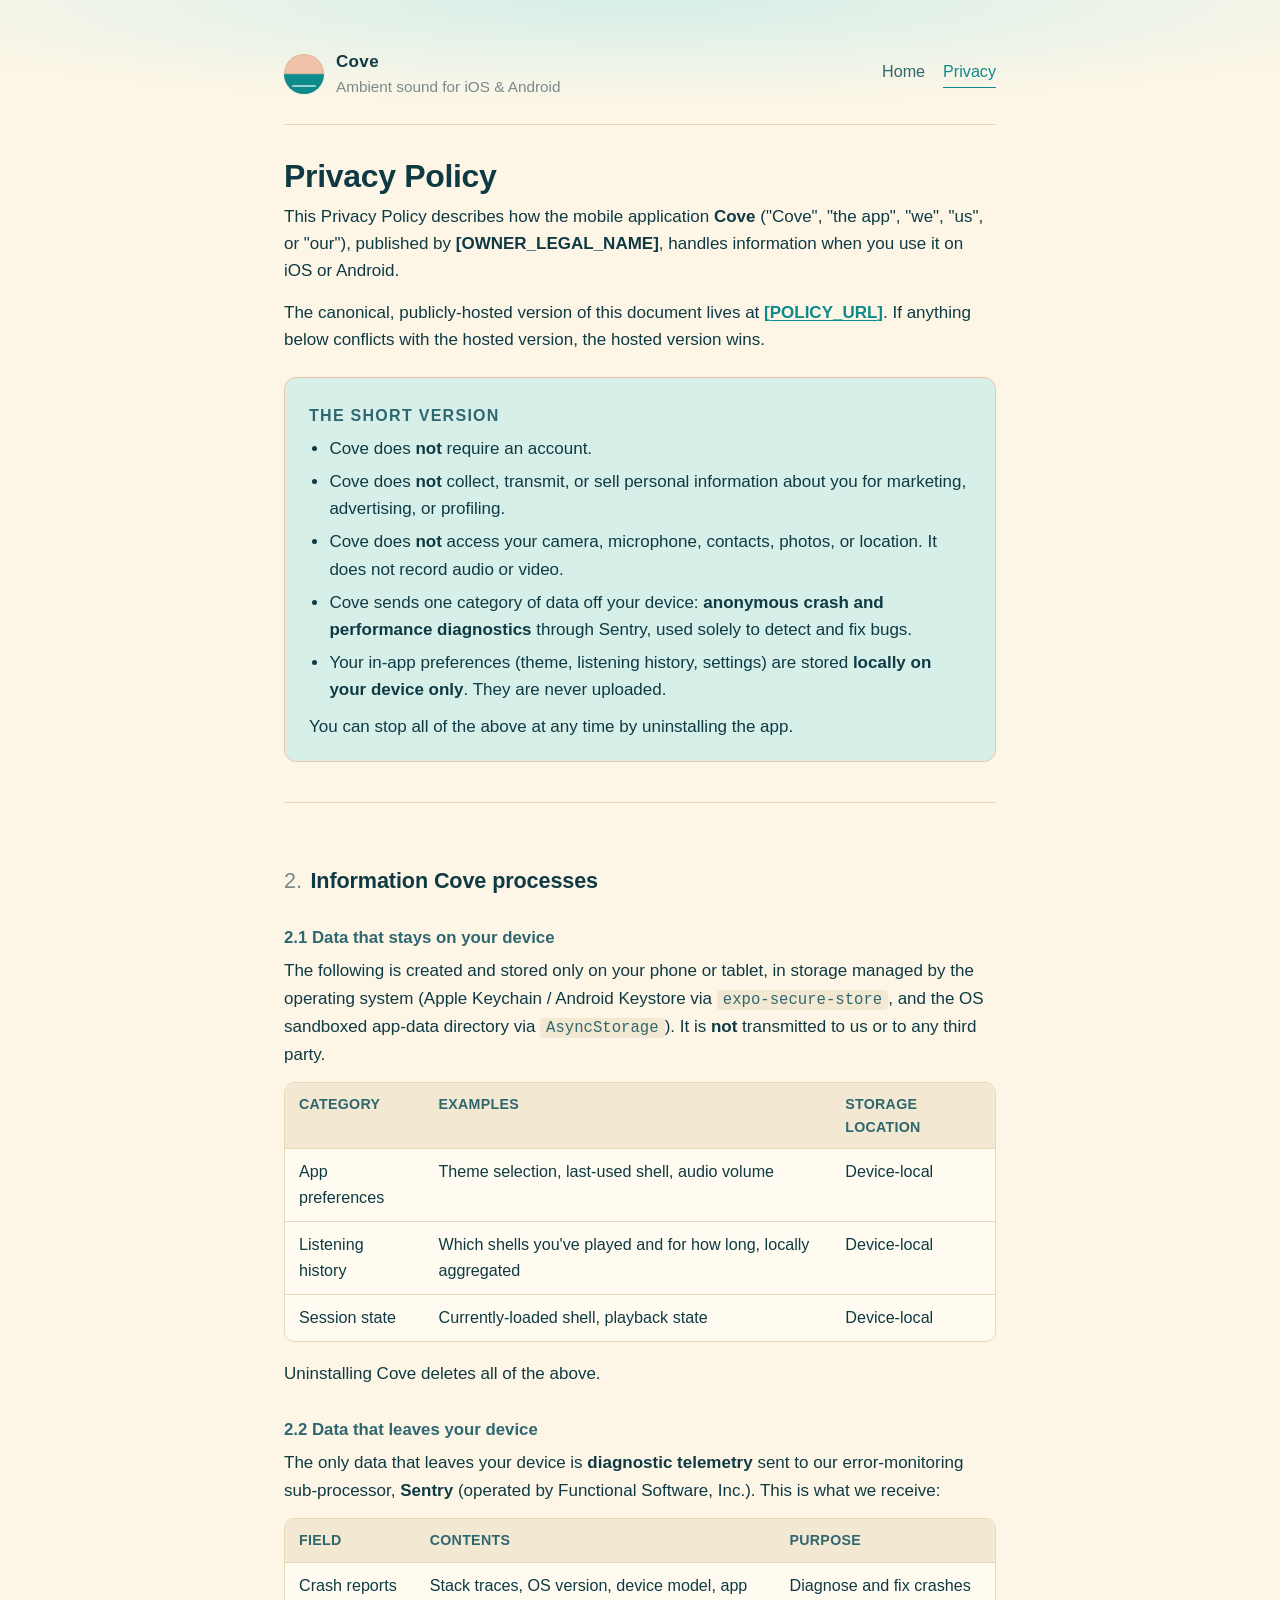
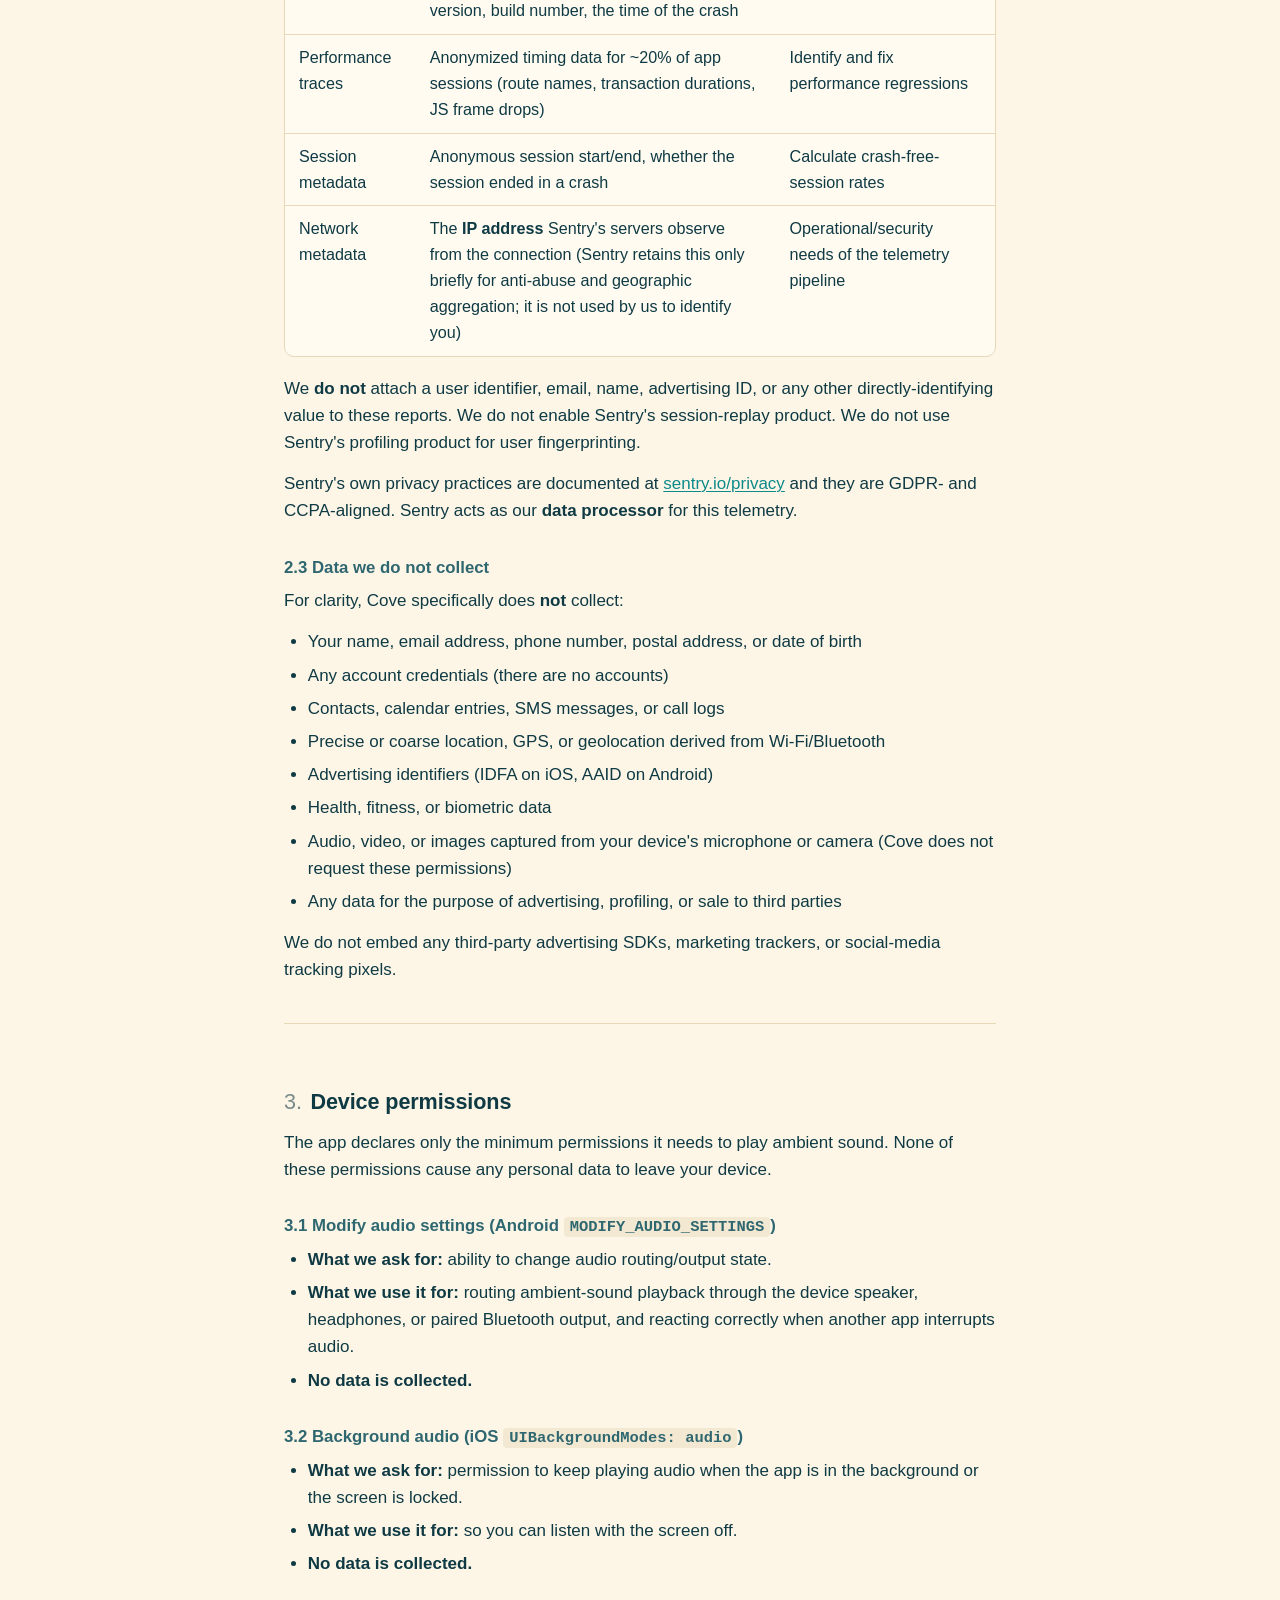
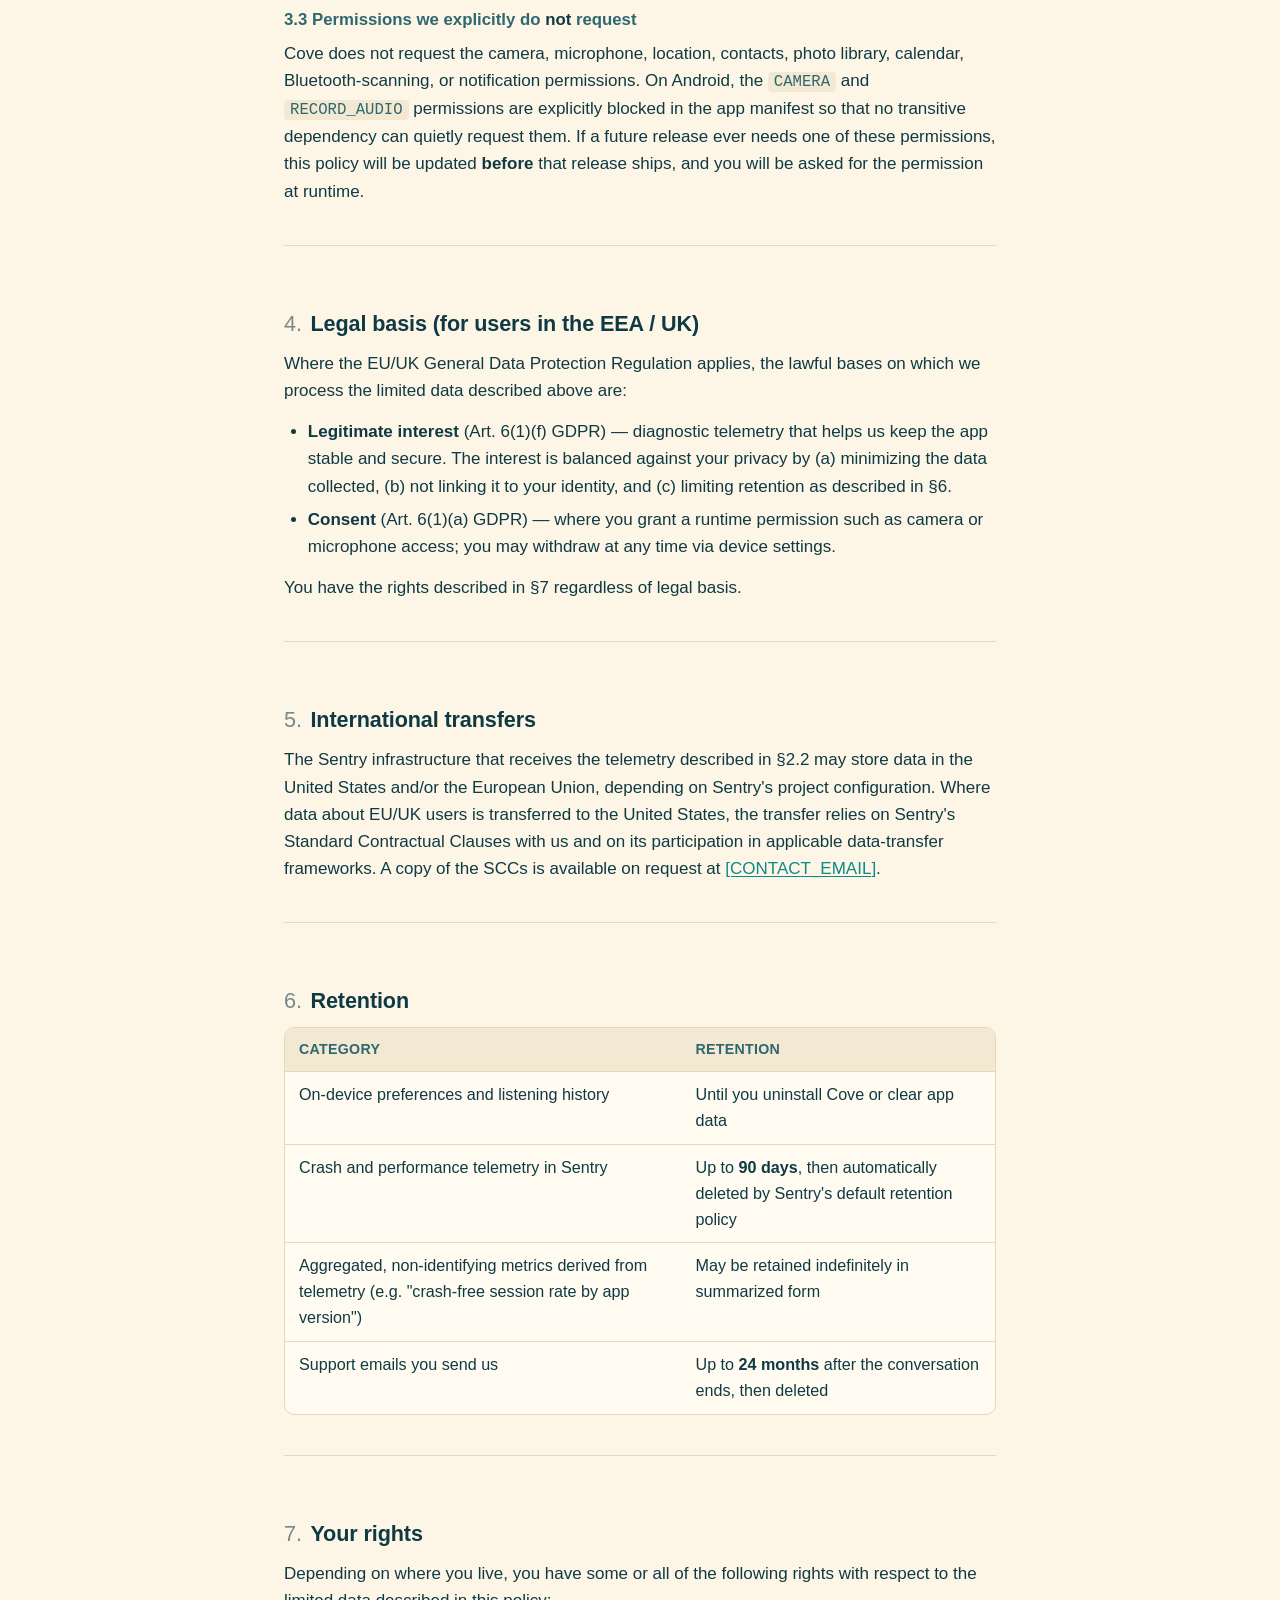
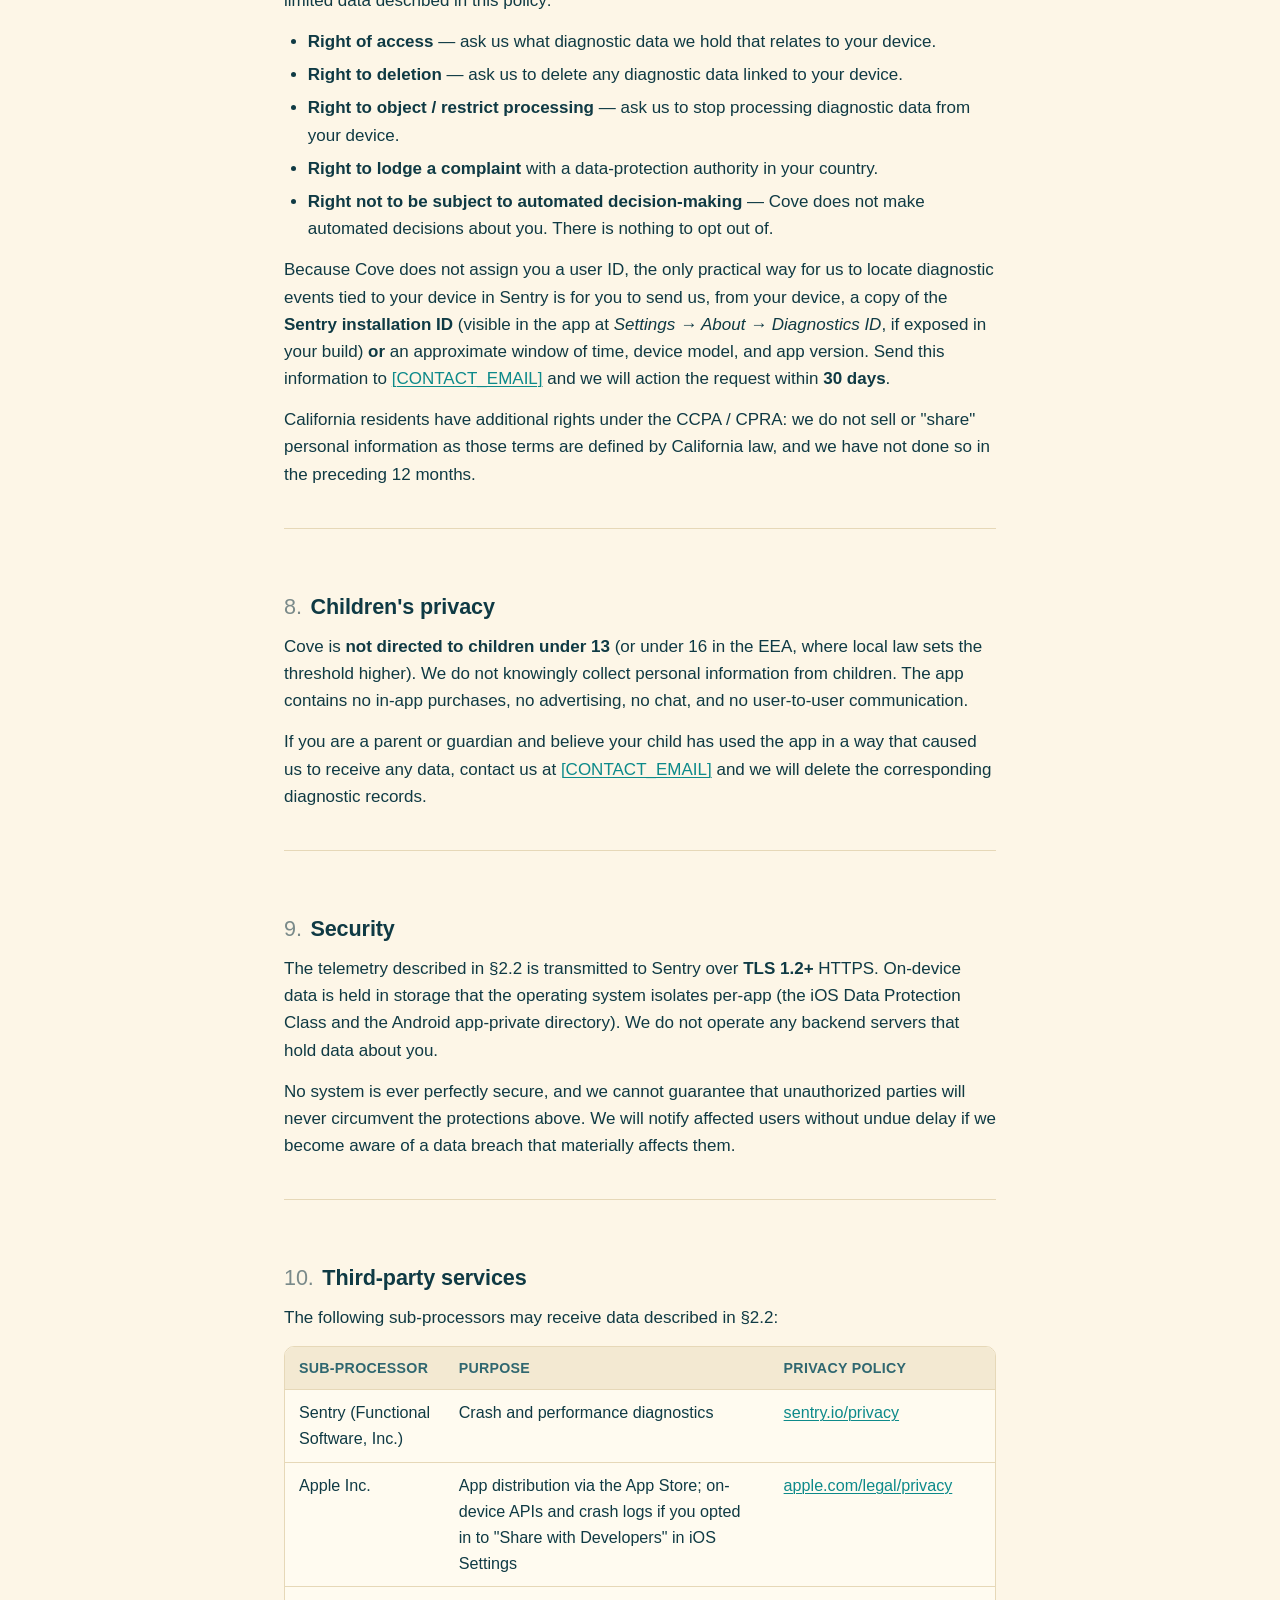
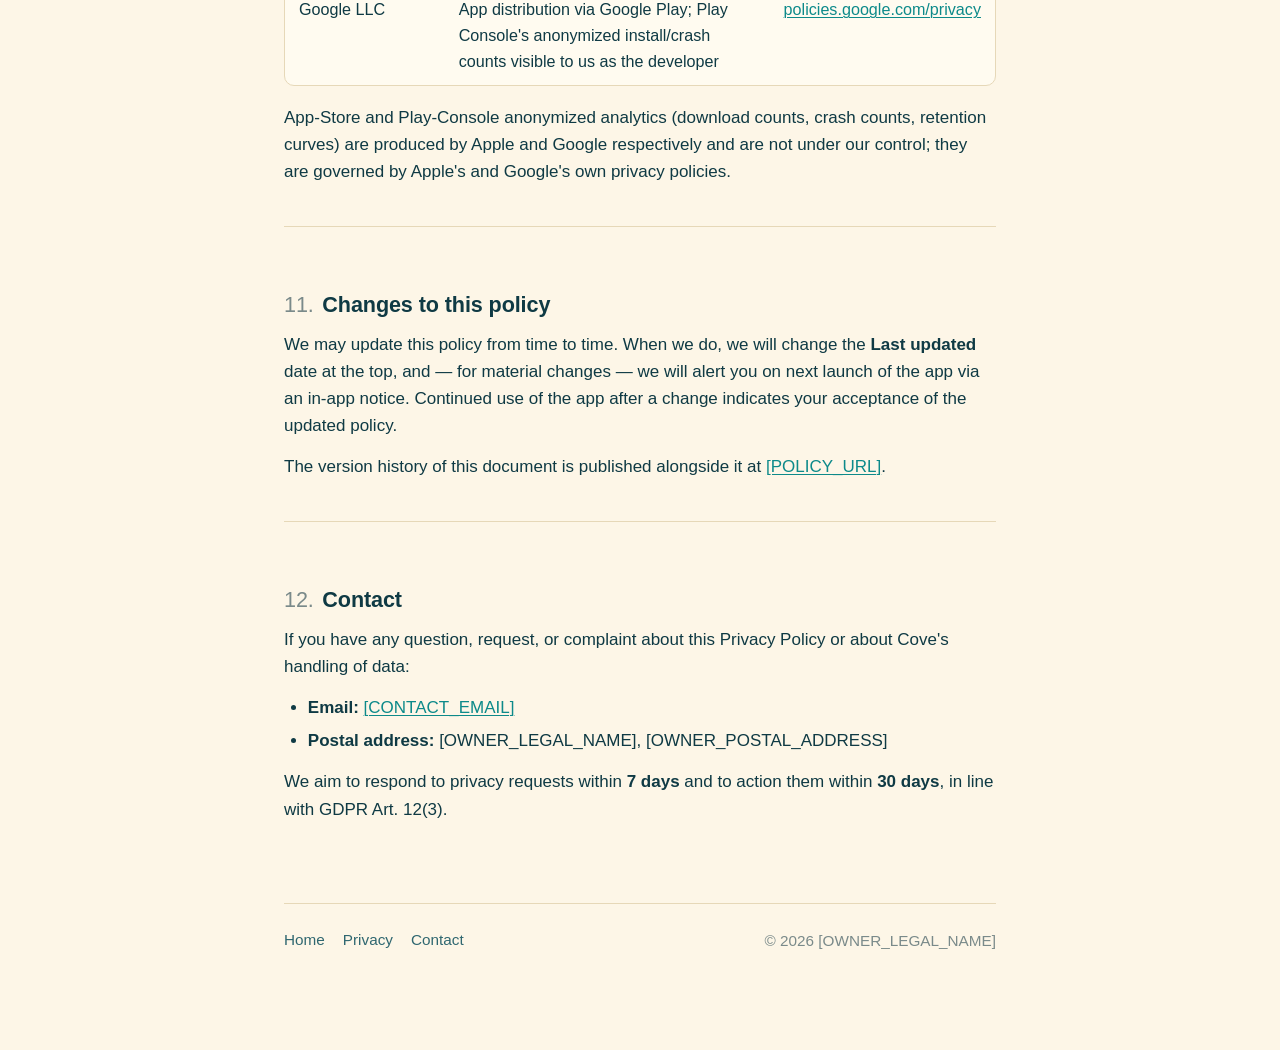
==== commit 3813e371: "Comment out meta information in privacy policy Commented out the meta paragraph in the privacy polic" ====
--- a/privacy/index.html
+++ b/privacy/index.html
@@ -29,11 +29,11 @@
 
     <h1>Privacy Policy</h1>
 
-    <p class="meta">
+    <!-- <p class="meta">
       <span><strong>Effective date:</strong> [EFFECTIVE_DATE]</span>
       <span><strong>Last updated:</strong> [EFFECTIVE_DATE]</span>
       <span><strong>Version:</strong> 1.0</span>
-    </p>
+    </p> -->
 
     <p>
       This Privacy Policy describes how the mobile application <strong>Cove</strong>
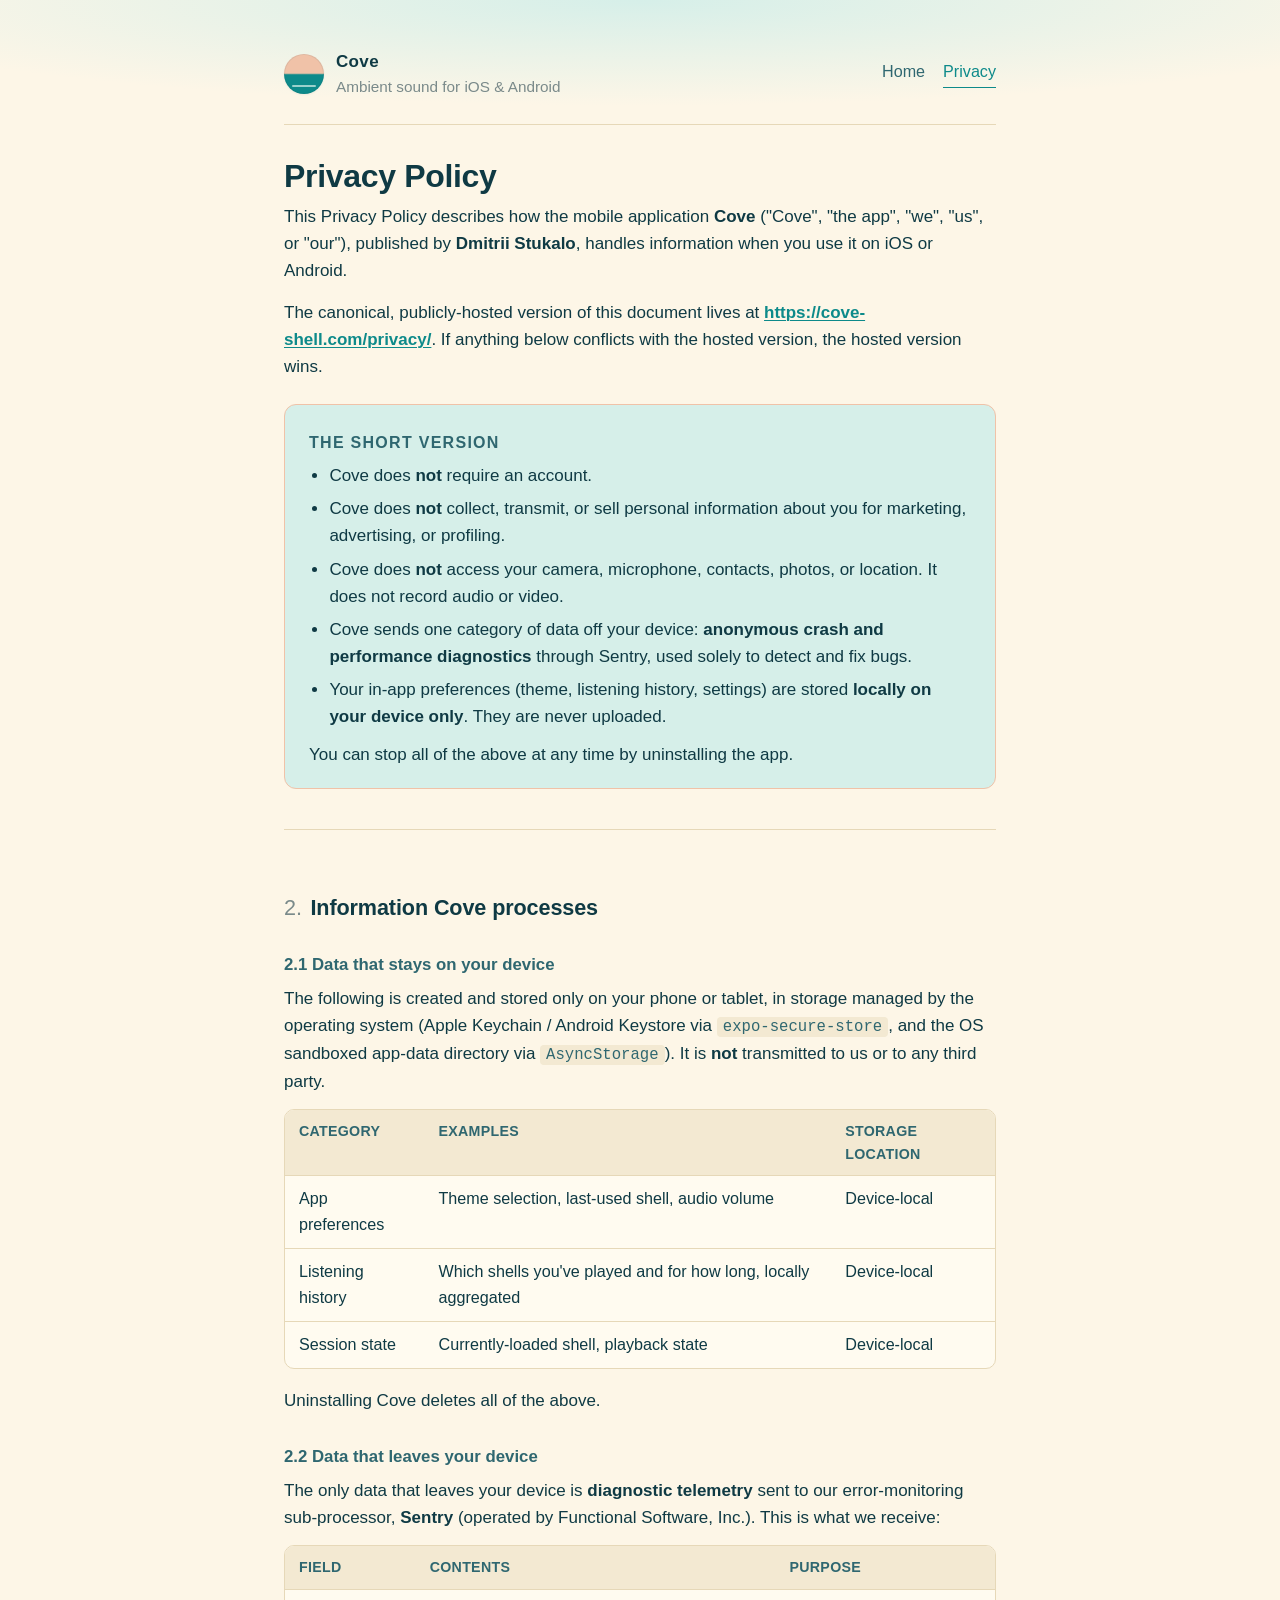
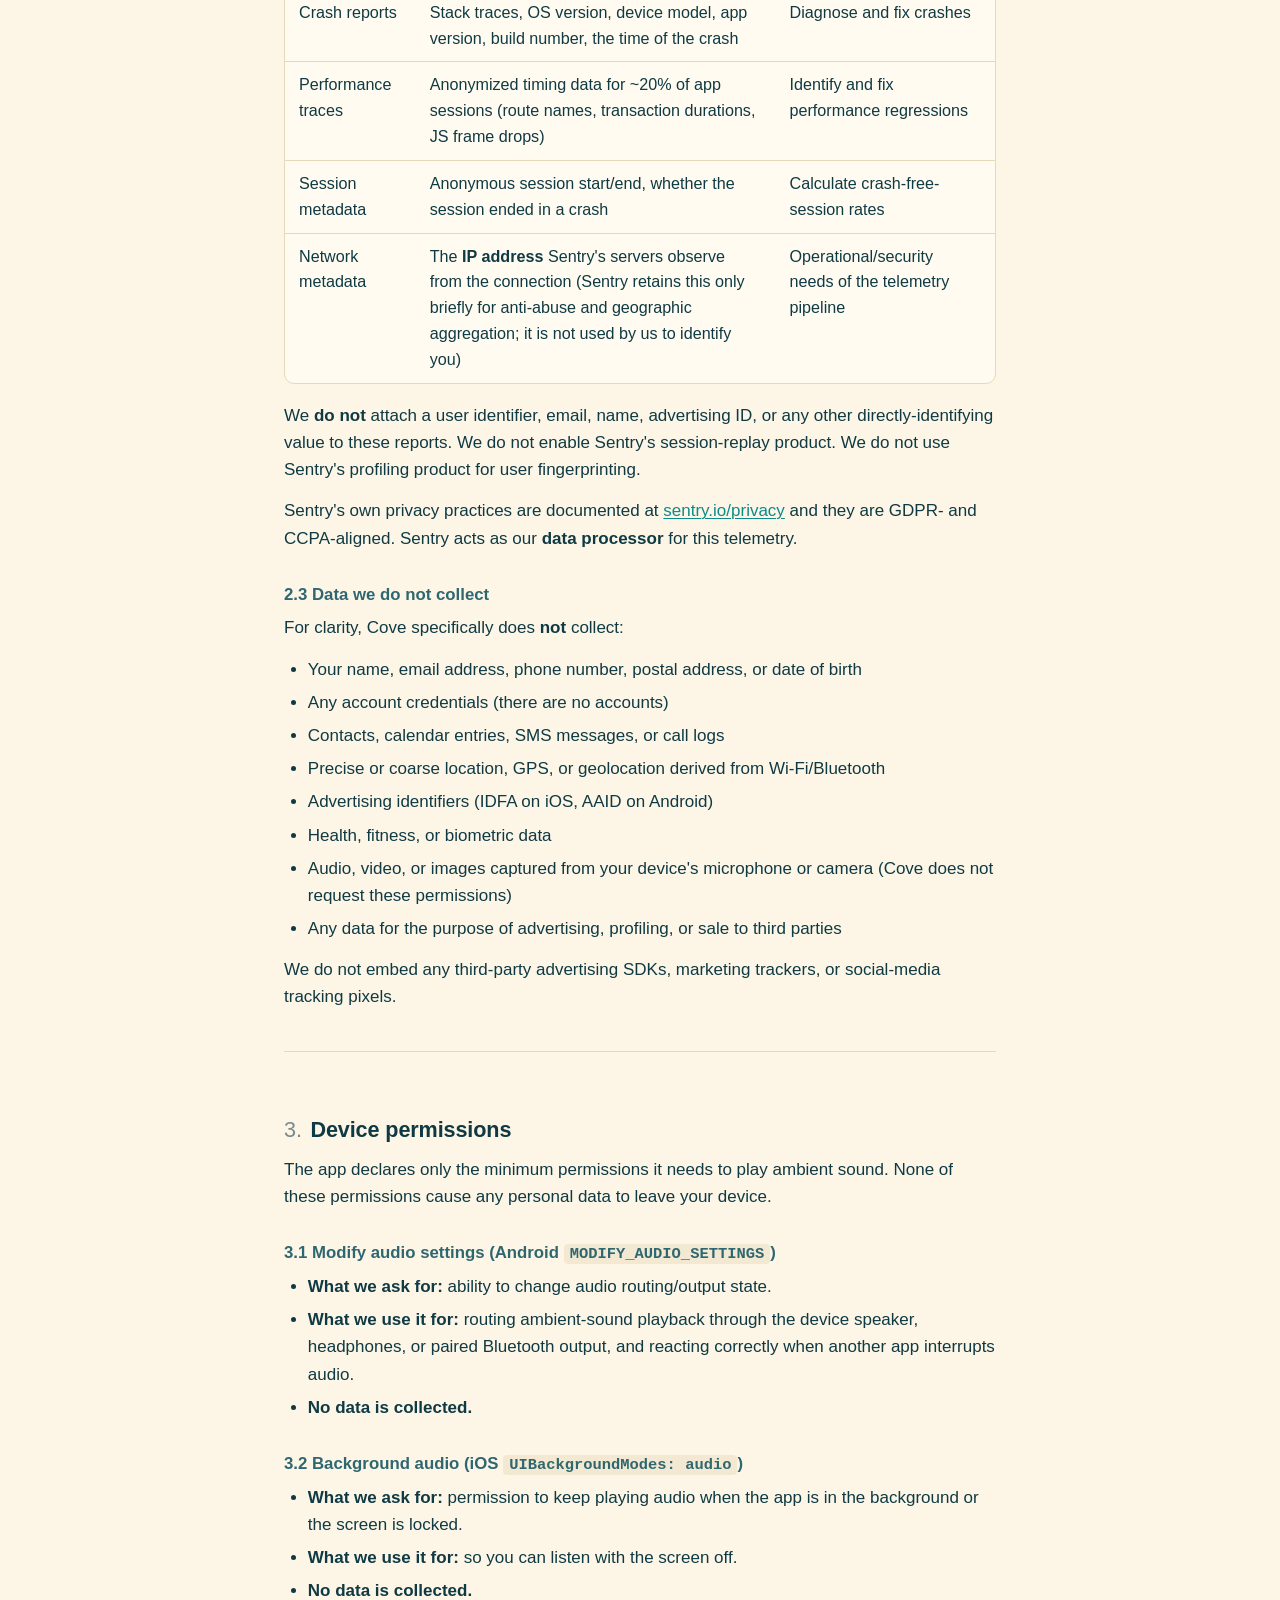
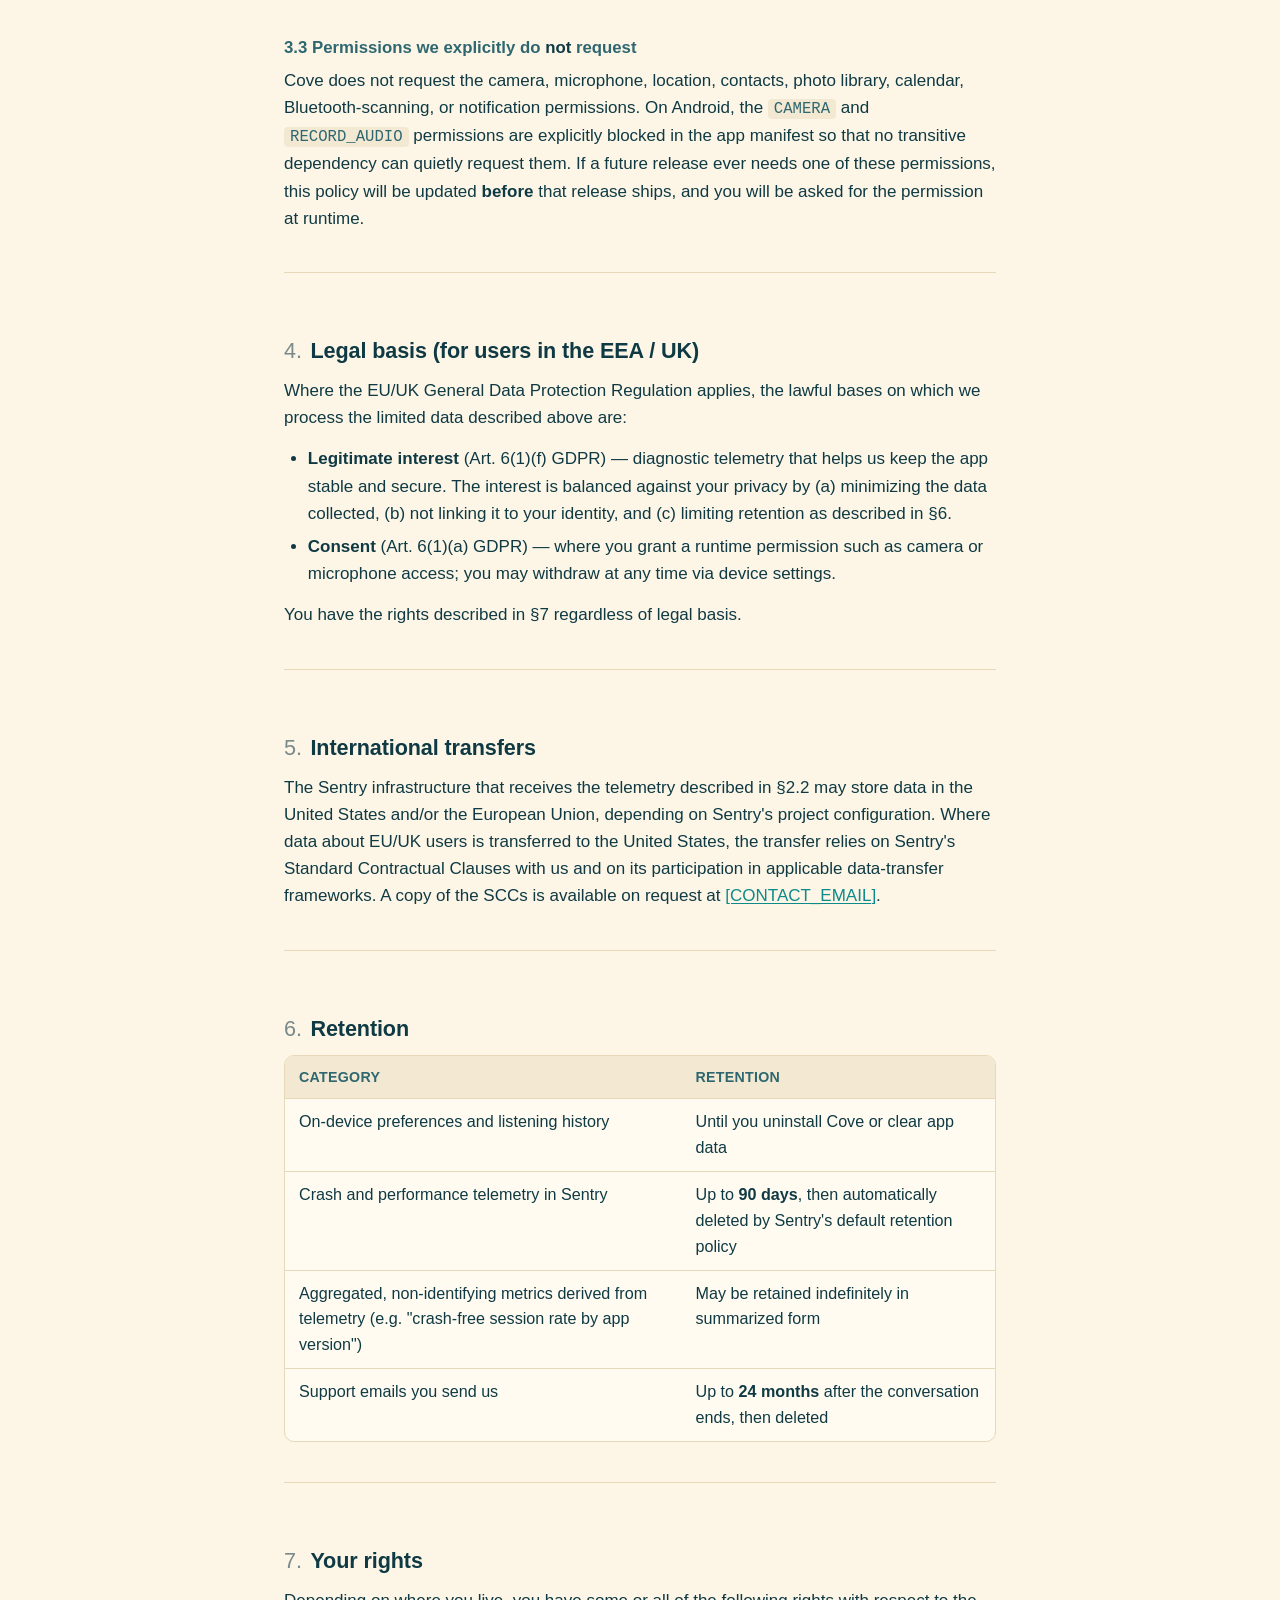
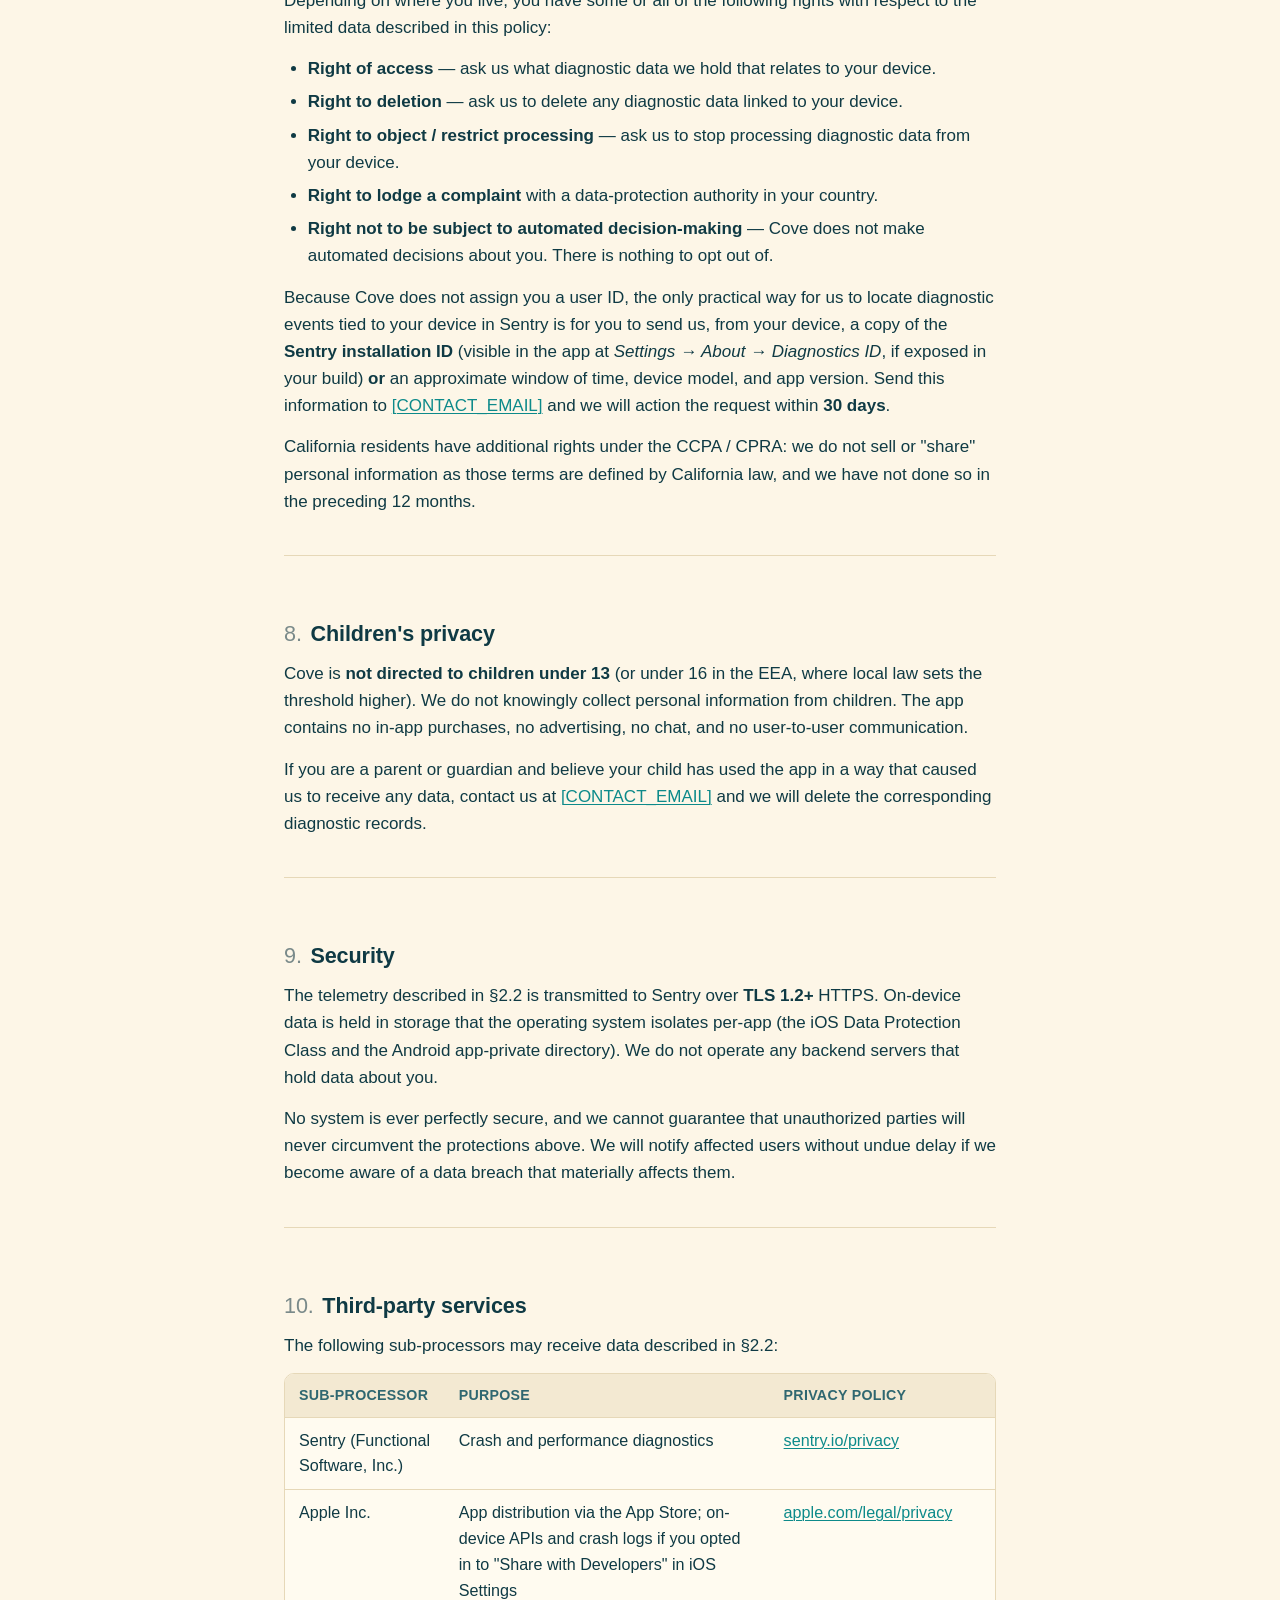
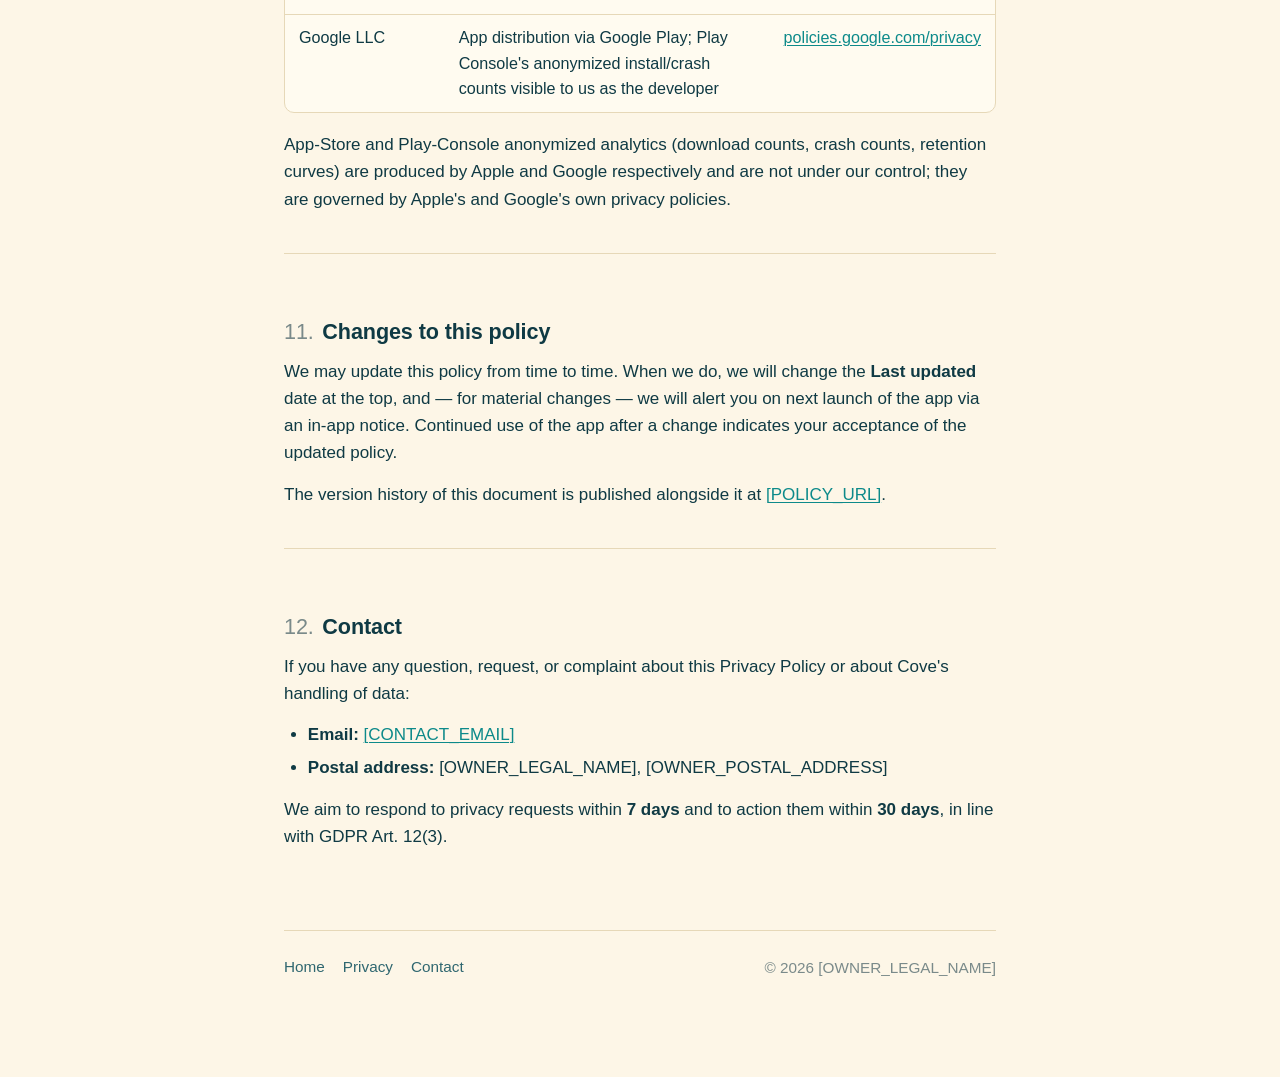
==== commit 86a2efea: "Update index.html" ====
--- a/privacy/index.html
+++ b/privacy/index.html
@@ -38,13 +38,13 @@
     <p>
       This Privacy Policy describes how the mobile application <strong>Cove</strong>
       ("Cove", "the app", "we", "us", or "our"), published by
-      <strong>[OWNER_LEGAL_NAME]</strong>, handles information when you use it on
+      <strong>Dmitrii Stukalo</strong>, handles information when you use it on
       iOS or Android.
     </p>
 
     <p>
       The canonical, publicly-hosted version of this document lives at
-      <strong><a href="[POLICY_URL]">[POLICY_URL]</a></strong>. If anything below
+      <strong><a href="https://cove-shell.com/privacy">https://cove-shell.com/privacy/</a></strong>. If anything below
       conflicts with the hosted version, the hosted version wins.
     </p>
 
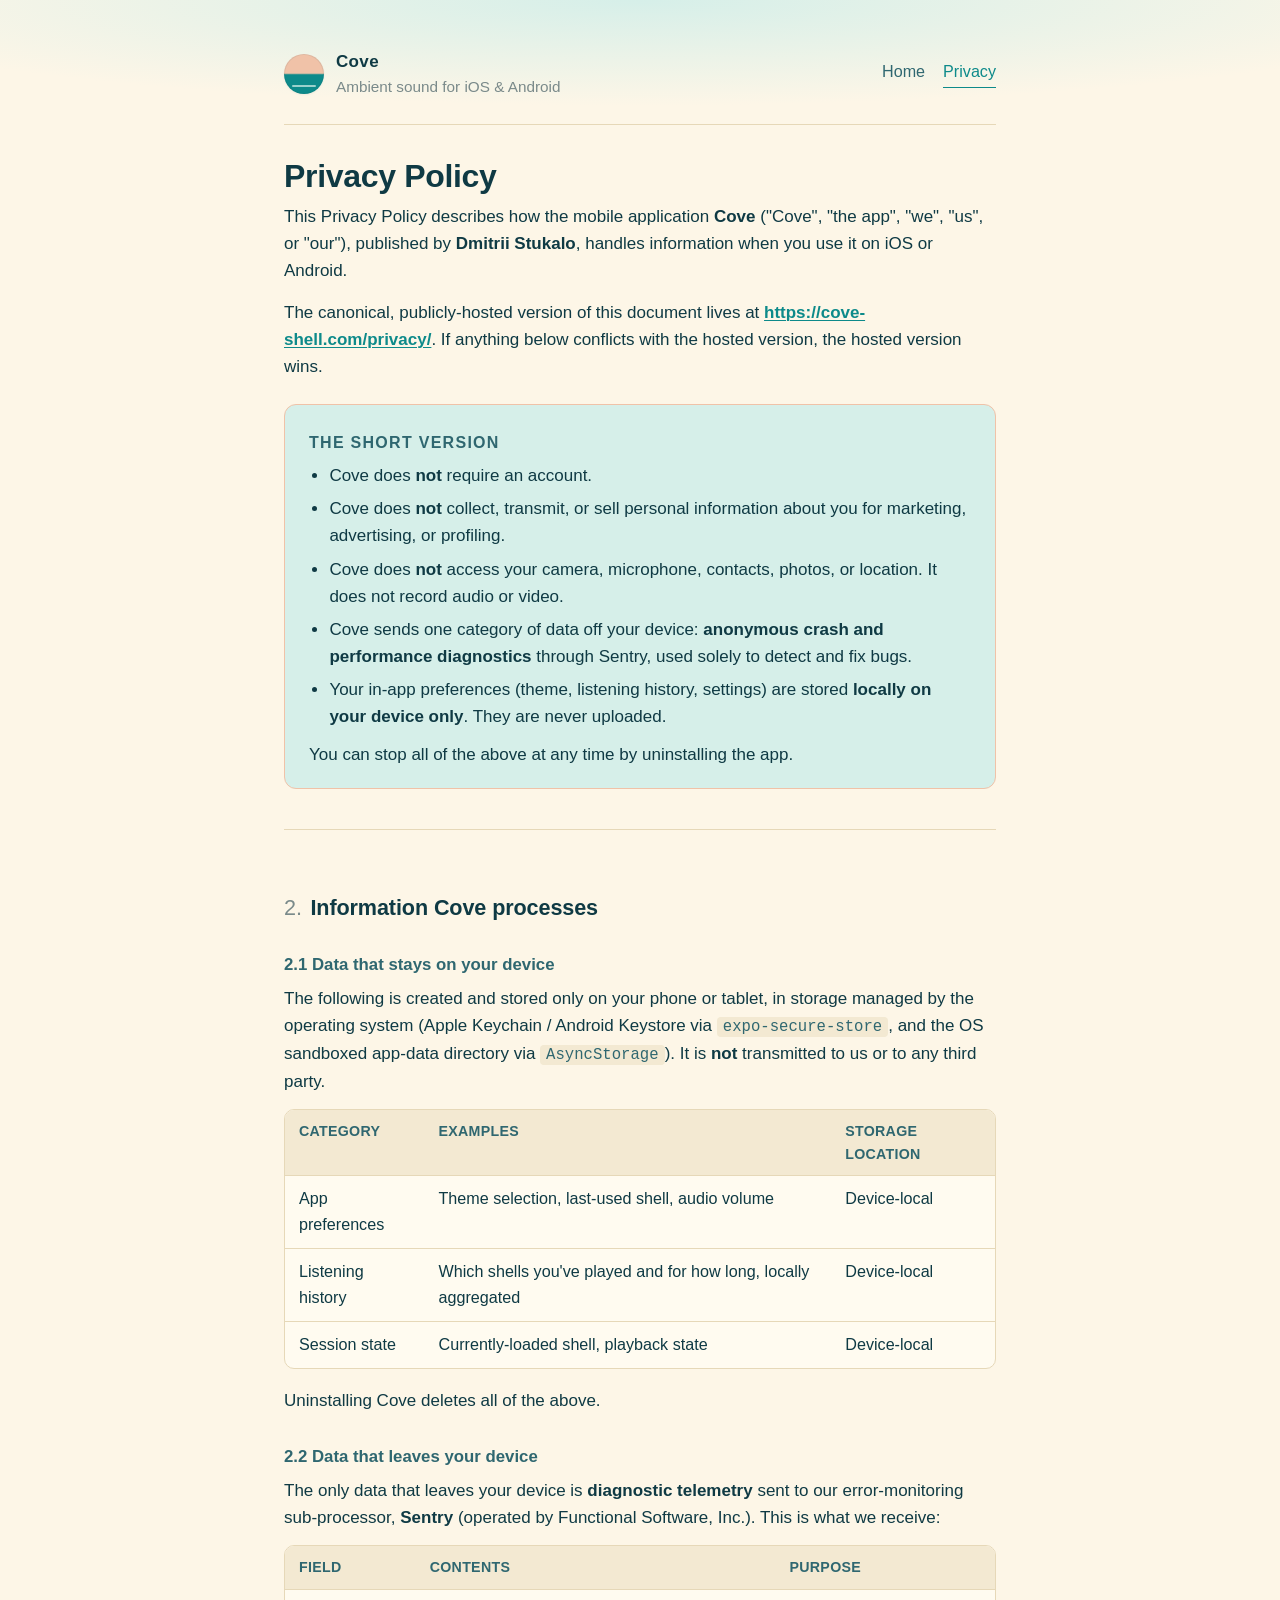
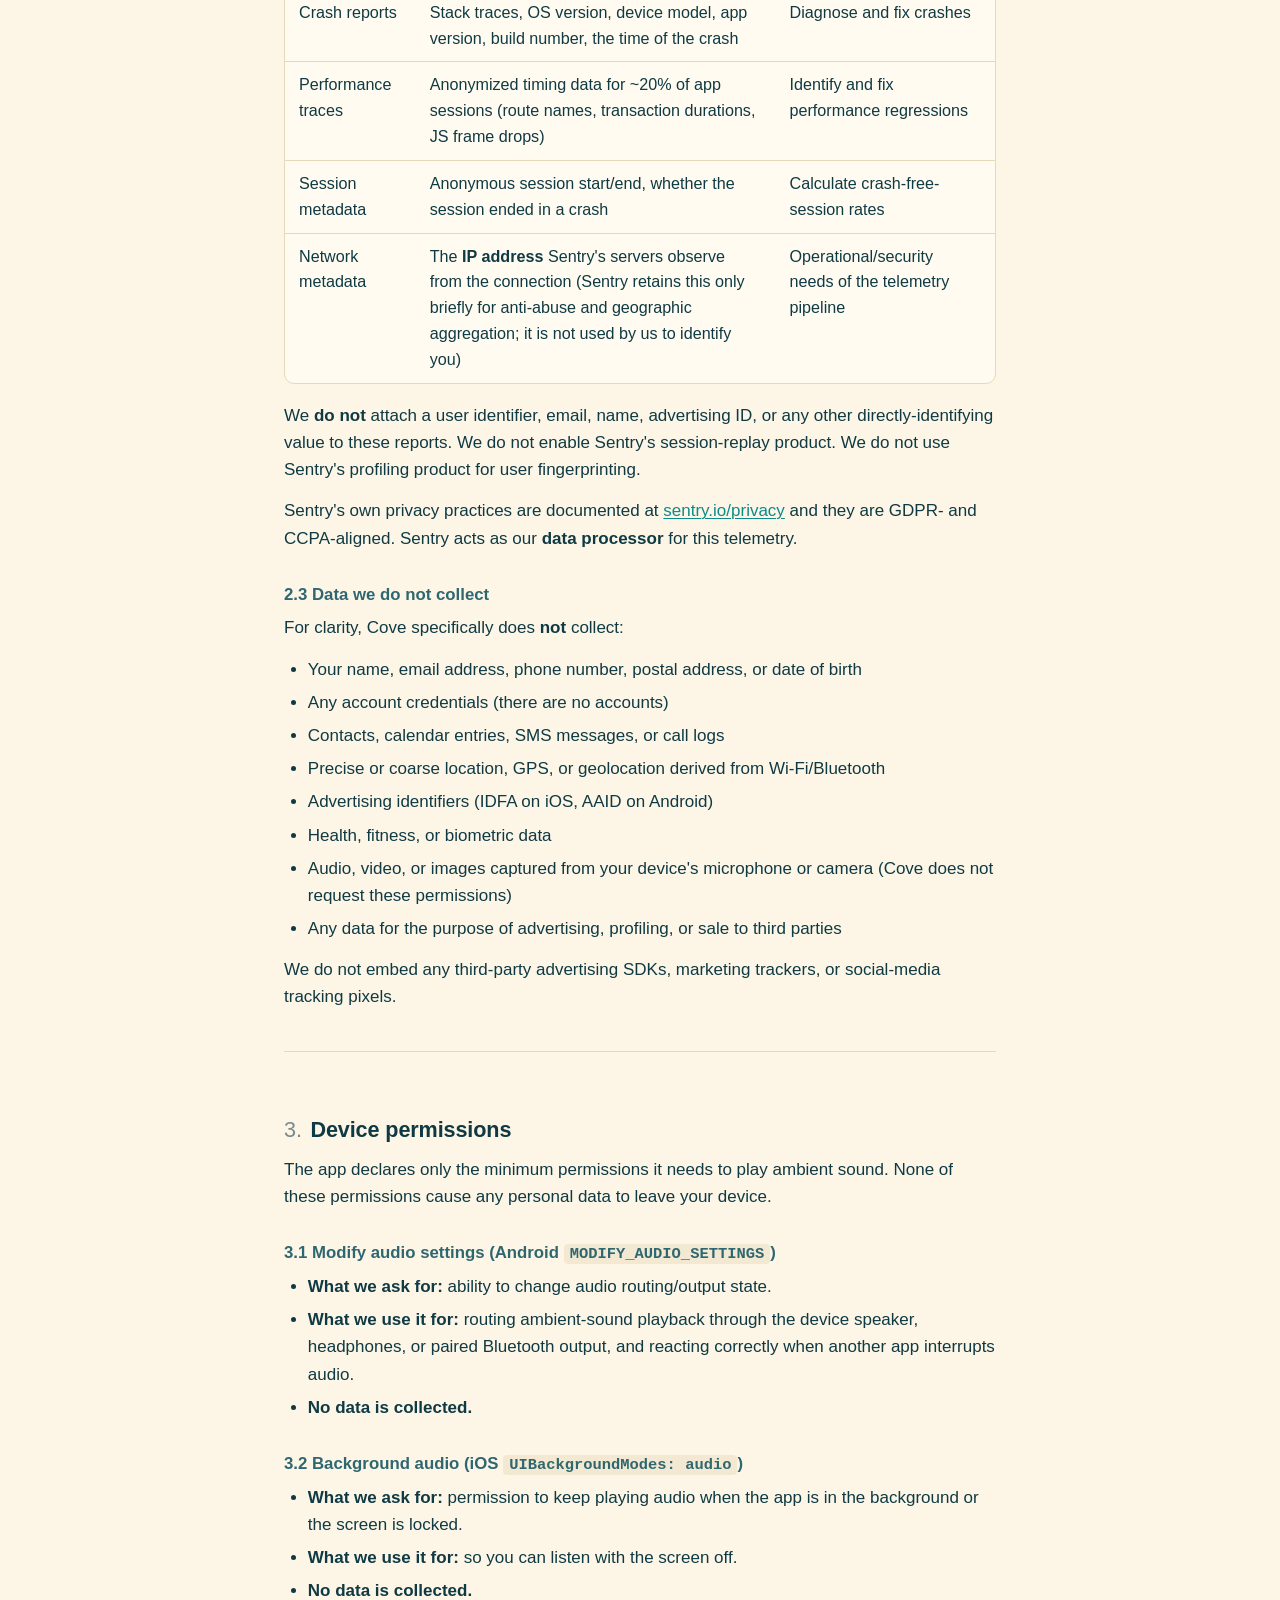
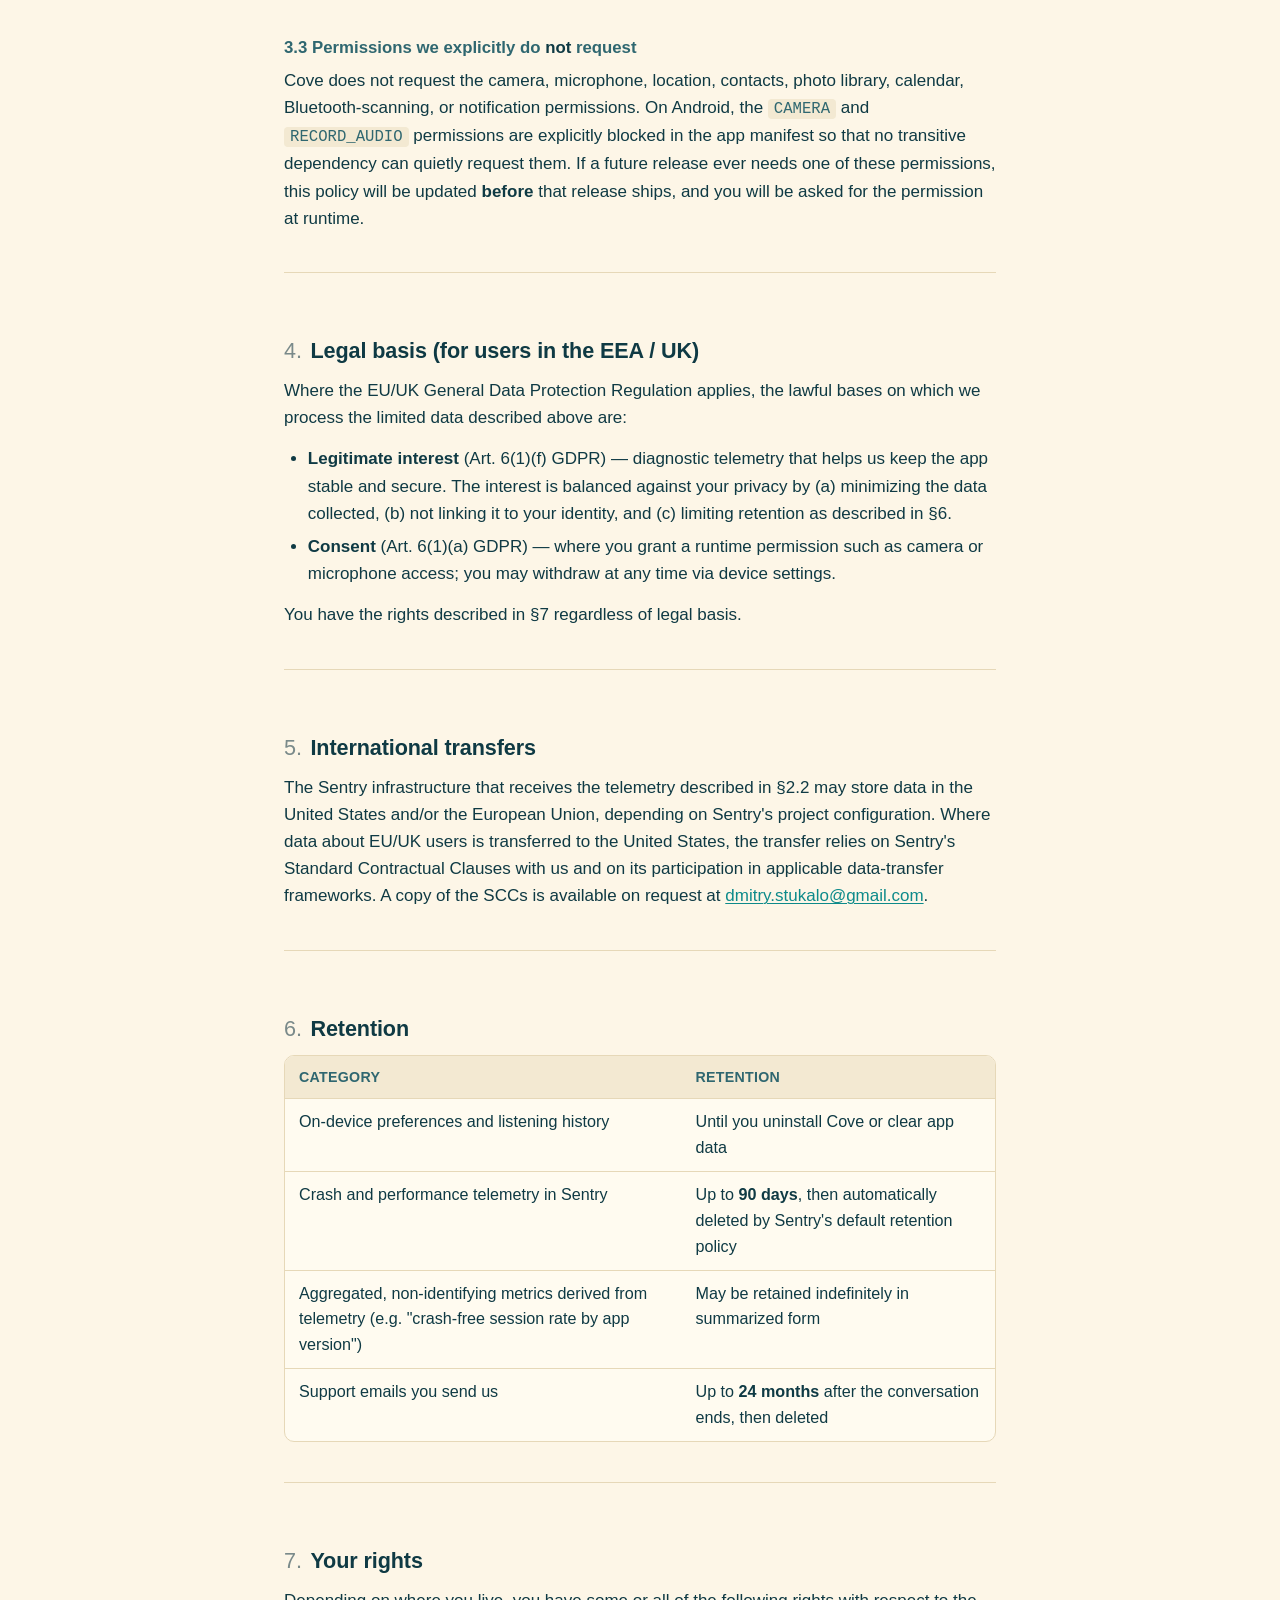
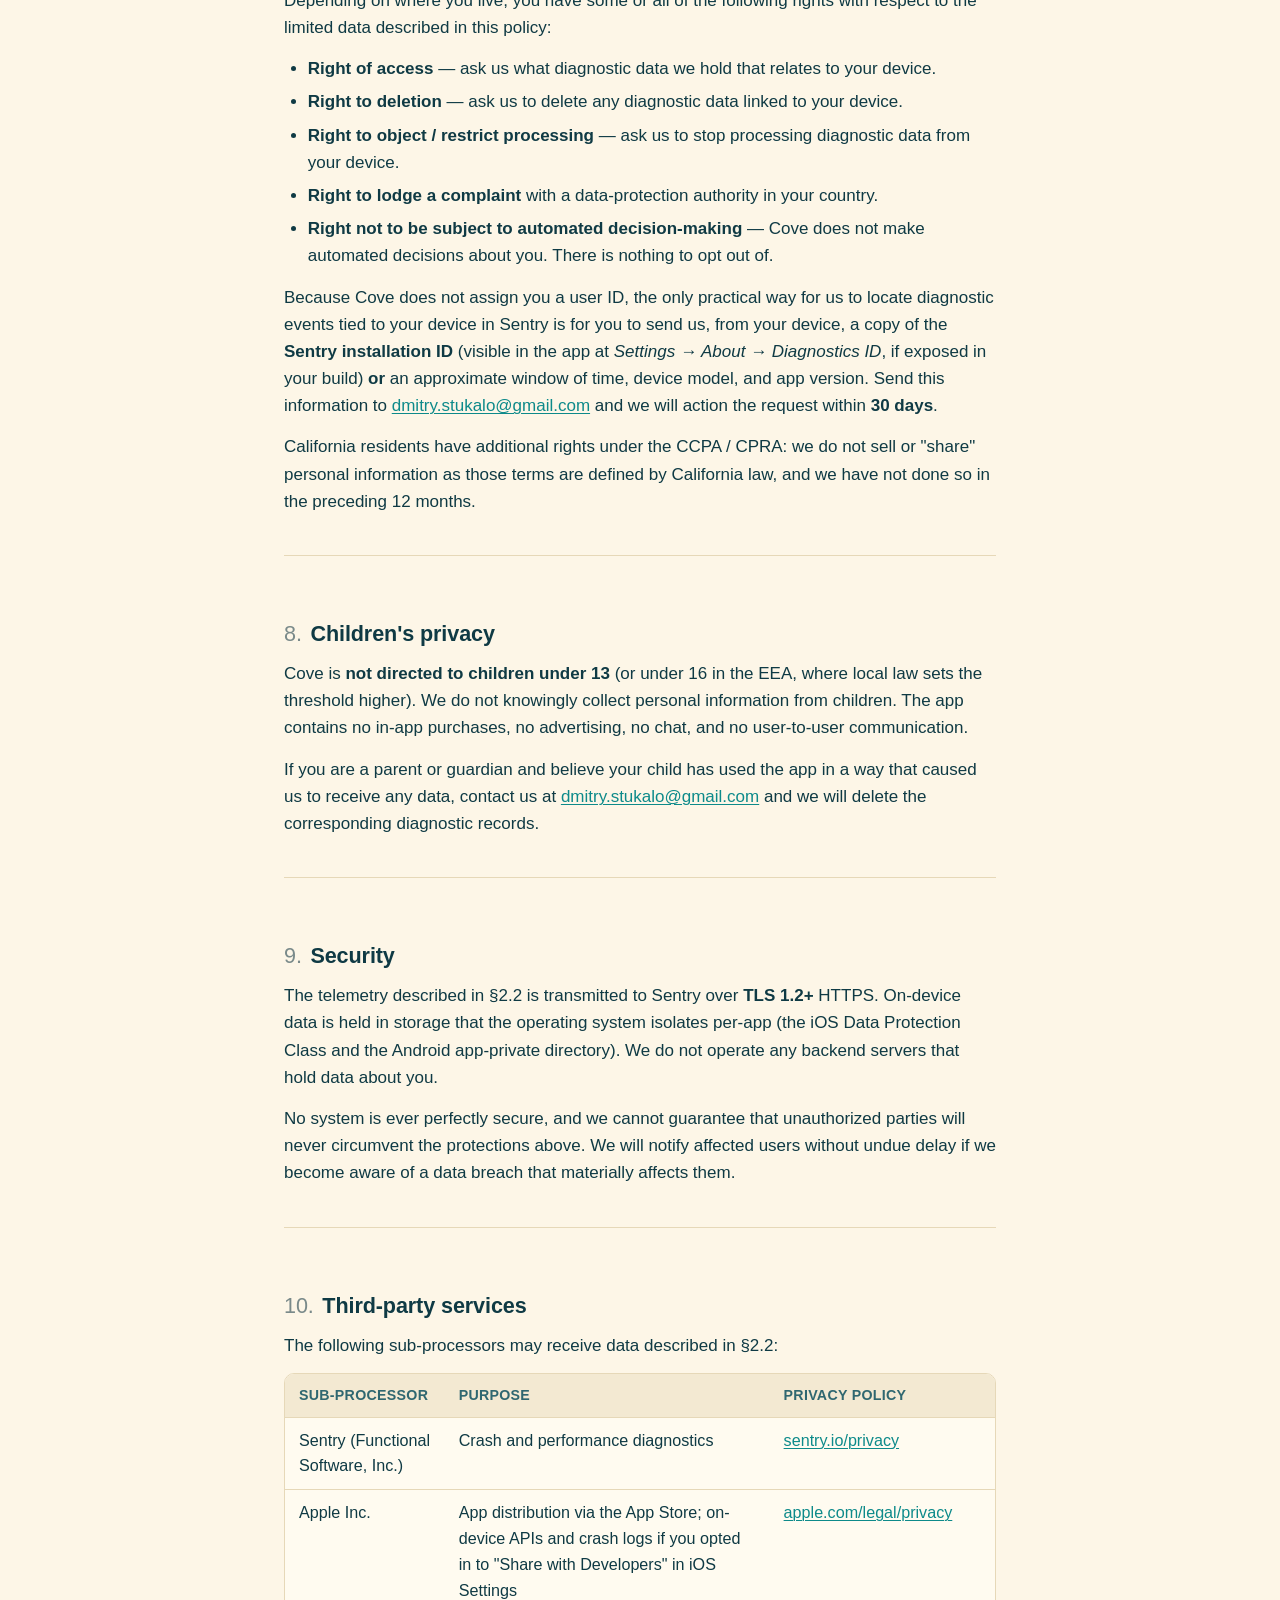
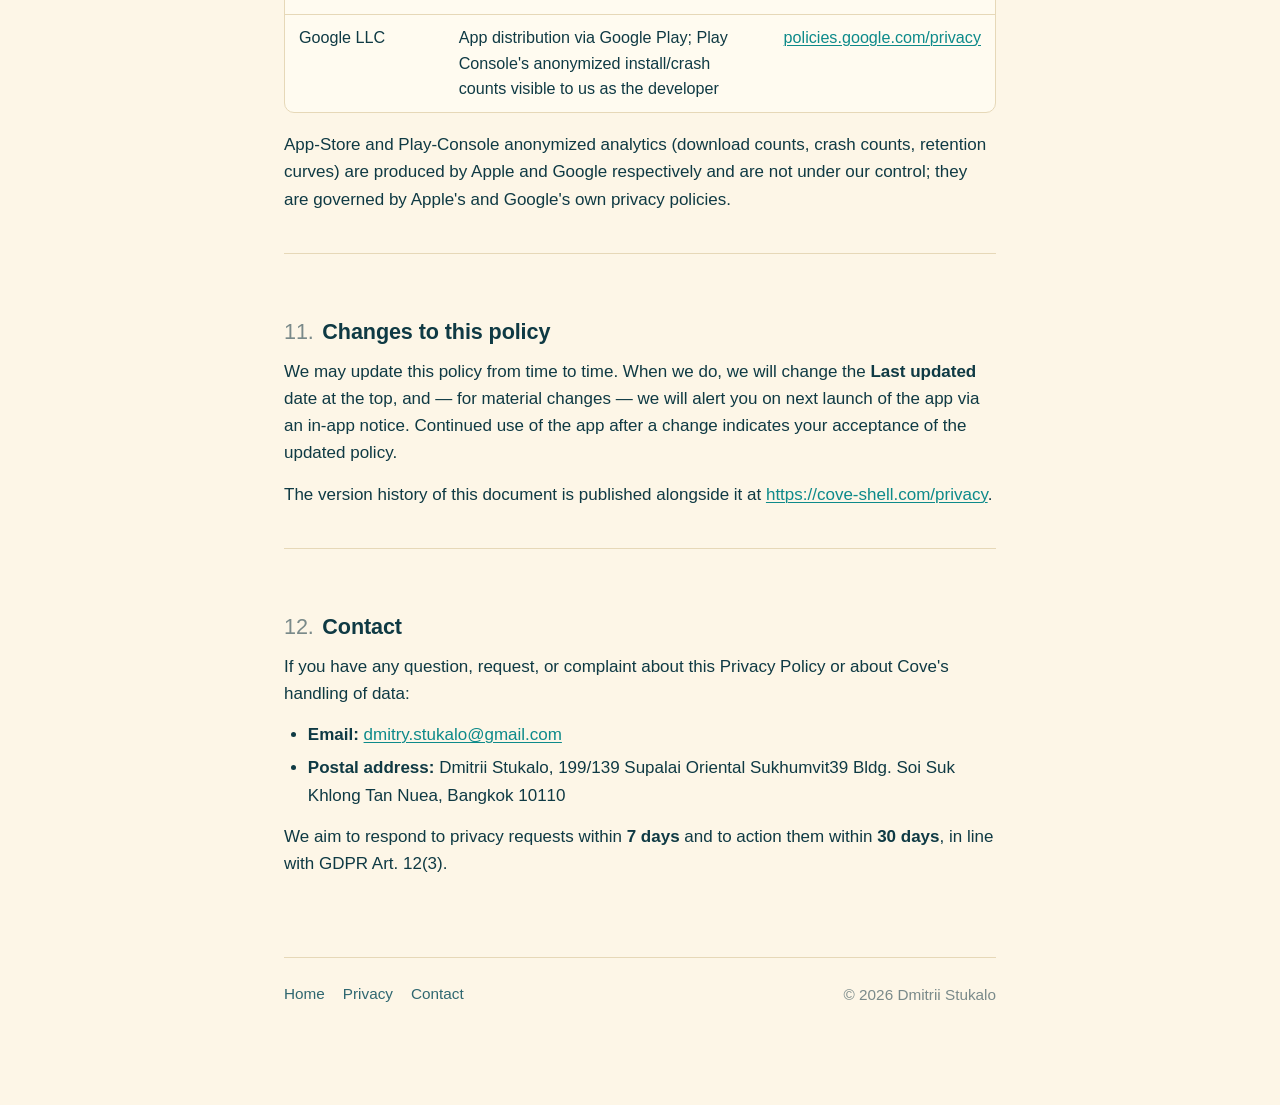
==== commit 92146dcf: "replce placeholders" ====
--- a/privacy/index.html
+++ b/privacy/index.html
@@ -211,7 +211,7 @@
         transferred to the United States, the transfer relies on Sentry's
         Standard Contractual Clauses with us and on its participation in
         applicable data-transfer frameworks. A copy of the SCCs is available on
-        request at <a href="mailto:[CONTACT_EMAIL]">[CONTACT_EMAIL]</a>.
+        request at <a href="mailto:dmitry.stukalo@gmail.com">dmitry.stukalo@gmail.com</a>.
       </p>
     </section>
 
@@ -254,7 +254,7 @@
         (visible in the app at <em>Settings → About → Diagnostics ID</em>, if
         exposed in your build) <strong>or</strong> an approximate window of time,
         device model, and app version. Send this information to
-        <a href="mailto:[CONTACT_EMAIL]">[CONTACT_EMAIL]</a> and we will action the
+        <a href="mailto:dmitry.stukalo@gmail.com">dmitry.stukalo@gmail.com</a> and we will action the
         request within <strong>30 days</strong>.
       </p>
       <p>
@@ -277,7 +277,7 @@
       <p>
         If you are a parent or guardian and believe your child has used the app
         in a way that caused us to receive any data, contact us at
-        <a href="mailto:[CONTACT_EMAIL]">[CONTACT_EMAIL]</a> and we will delete the
+        <a href="mailto:dmitry.stukalo@gmail.com">dmitry.stukalo@gmail.com</a> and we will delete the
         corresponding diagnostic records.
       </p>
     </section>
@@ -349,7 +349,7 @@
       </p>
       <p>
         The version history of this document is published alongside it at
-        <a href="[POLICY_URL]">[POLICY_URL]</a>.
+        <a href="https://cove-shell.com/privacy">https://cove-shell.com/privacy</a>.
       </p>
     </section>
 
@@ -362,8 +362,8 @@
         Policy or about Cove's handling of data:
       </p>
       <ul>
-        <li><strong>Email:</strong> <a href="mailto:[CONTACT_EMAIL]">[CONTACT_EMAIL]</a></li>
-        <li><strong>Postal address:</strong> [OWNER_LEGAL_NAME], [OWNER_POSTAL_ADDRESS]</li>
+        <li><strong>Email:</strong> <a href="mailto:dmitry.stukalo@gmail.com">dmitry.stukalo@gmail.com</a></li>
+        <li><strong>Postal address:</strong> Dmitrii Stukalo, 199/139 Supalai Oriental Sukhumvit39 Bldg. Soi Suk Khlong Tan Nuea, Bangkok 10110</li>
       </ul>
       <p>
         We aim to respond to privacy requests within <strong>7 days</strong> and
@@ -375,9 +375,9 @@
       <nav aria-label="Site footer">
         <a href="../">Home</a>
         <a href="./" aria-current="page">Privacy</a>
-        <a href="mailto:[CONTACT_EMAIL]">Contact</a>
+        <a href="mailto:dmitry.stukalo@gmail.com">Contact</a>
       </nav>
-      <p style="margin:0;">© <span id="copyright-year">2026</span> [OWNER_LEGAL_NAME]</p>
+      <p style="margin:0;">© <span id="copyright-year">2026</span> Dmitrii Stukalo</p>
     </footer>
 
   </div>
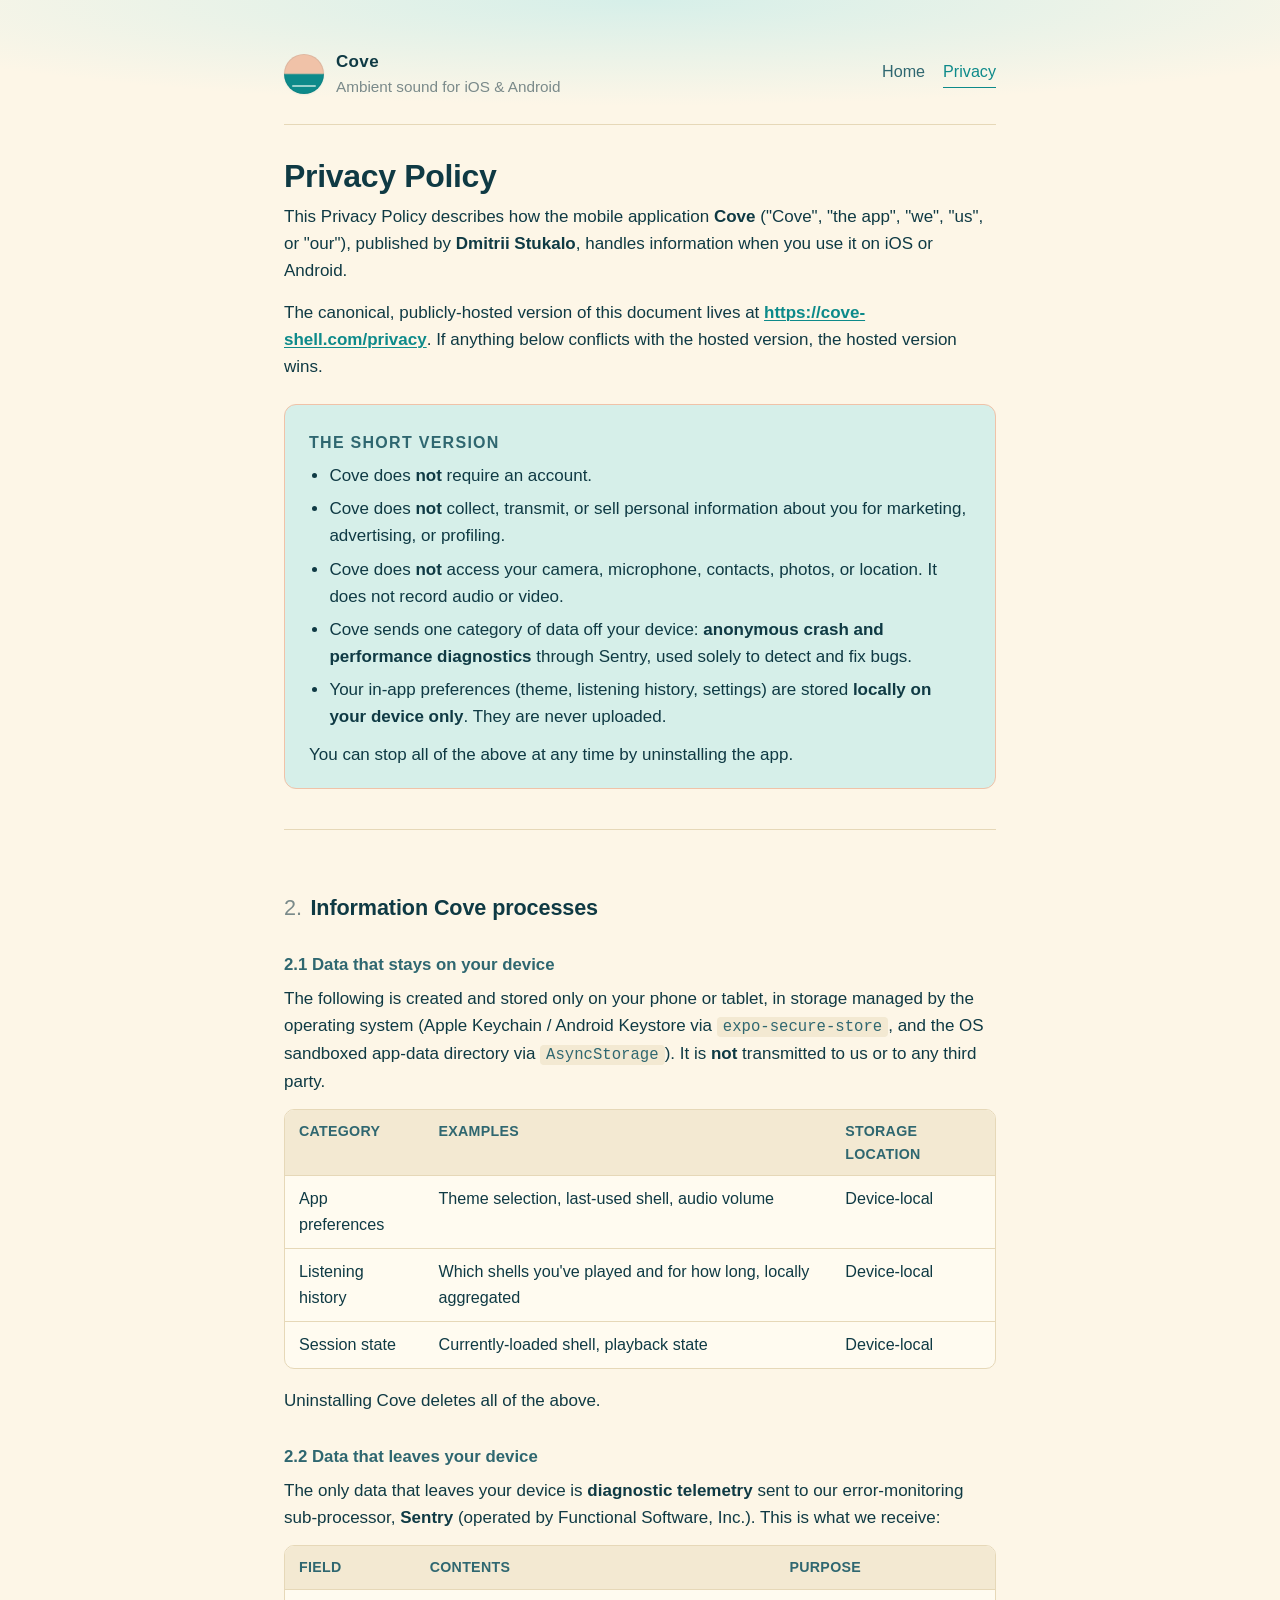
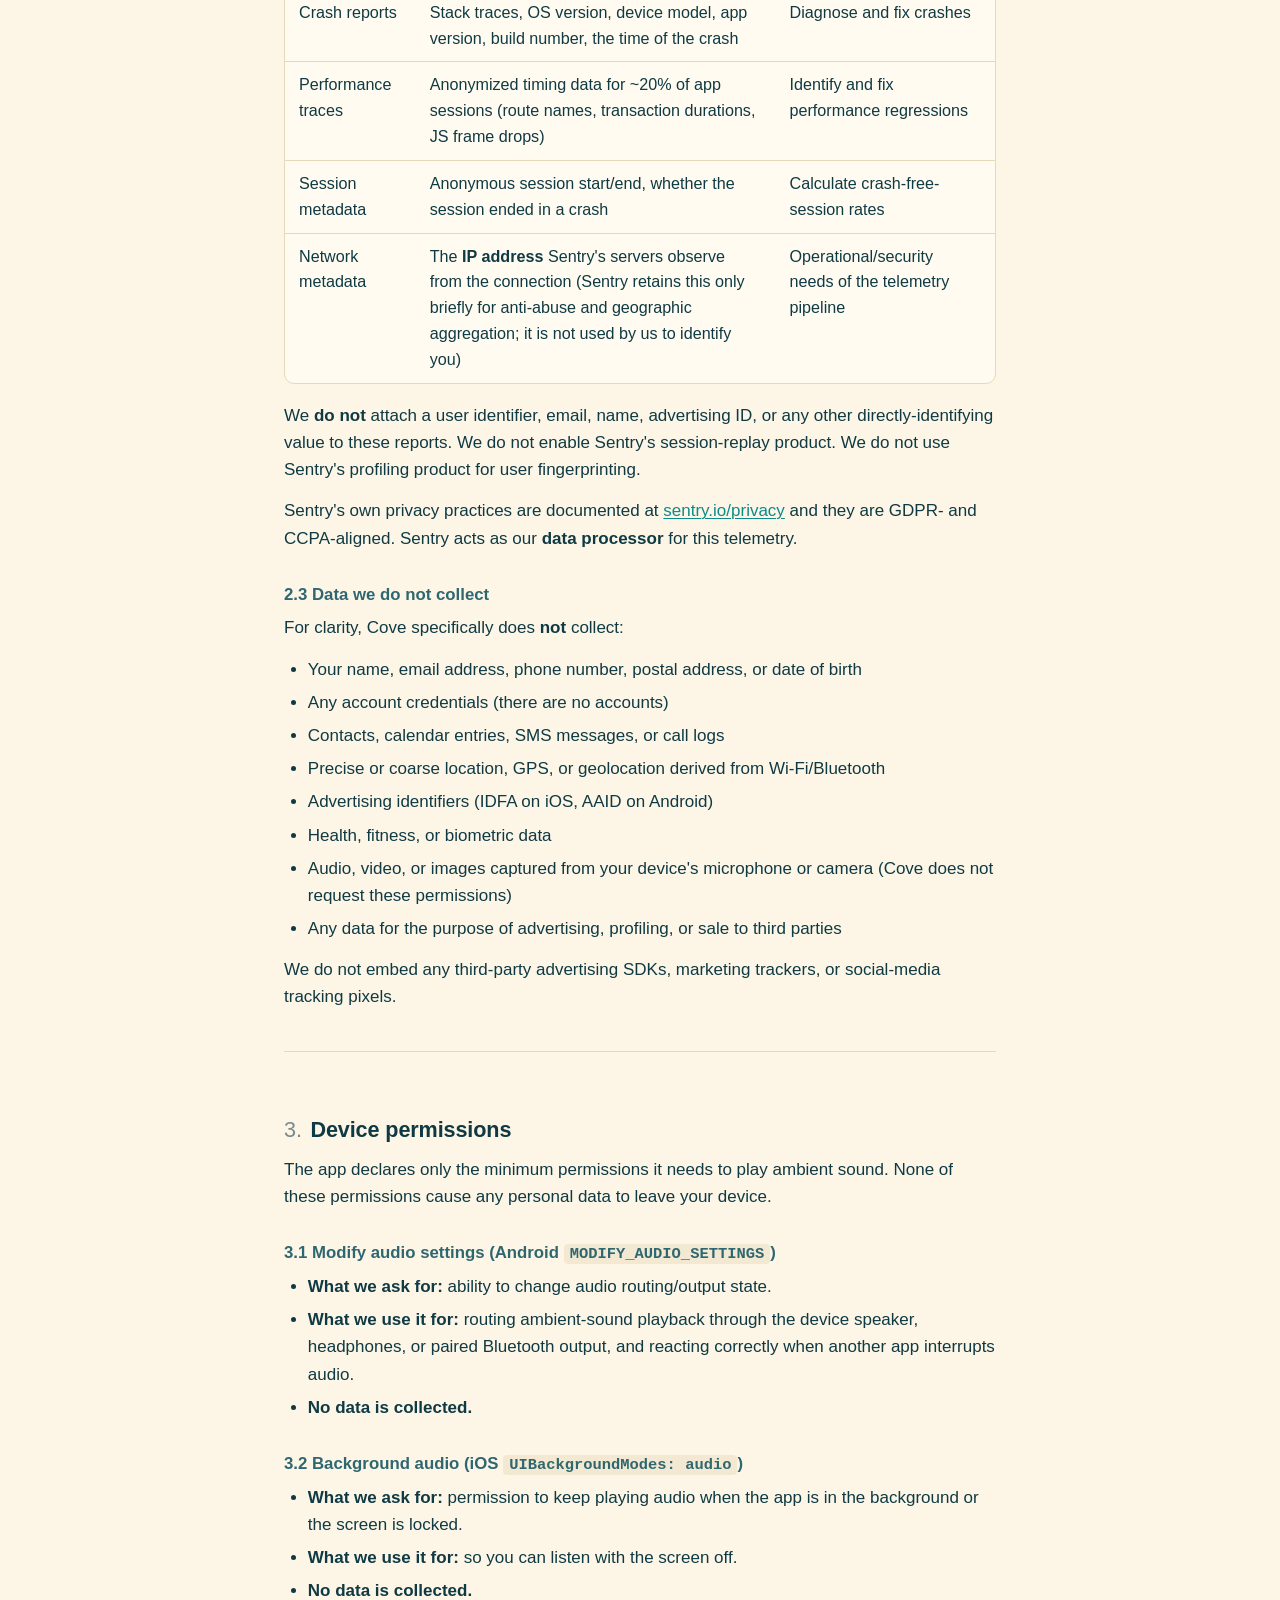
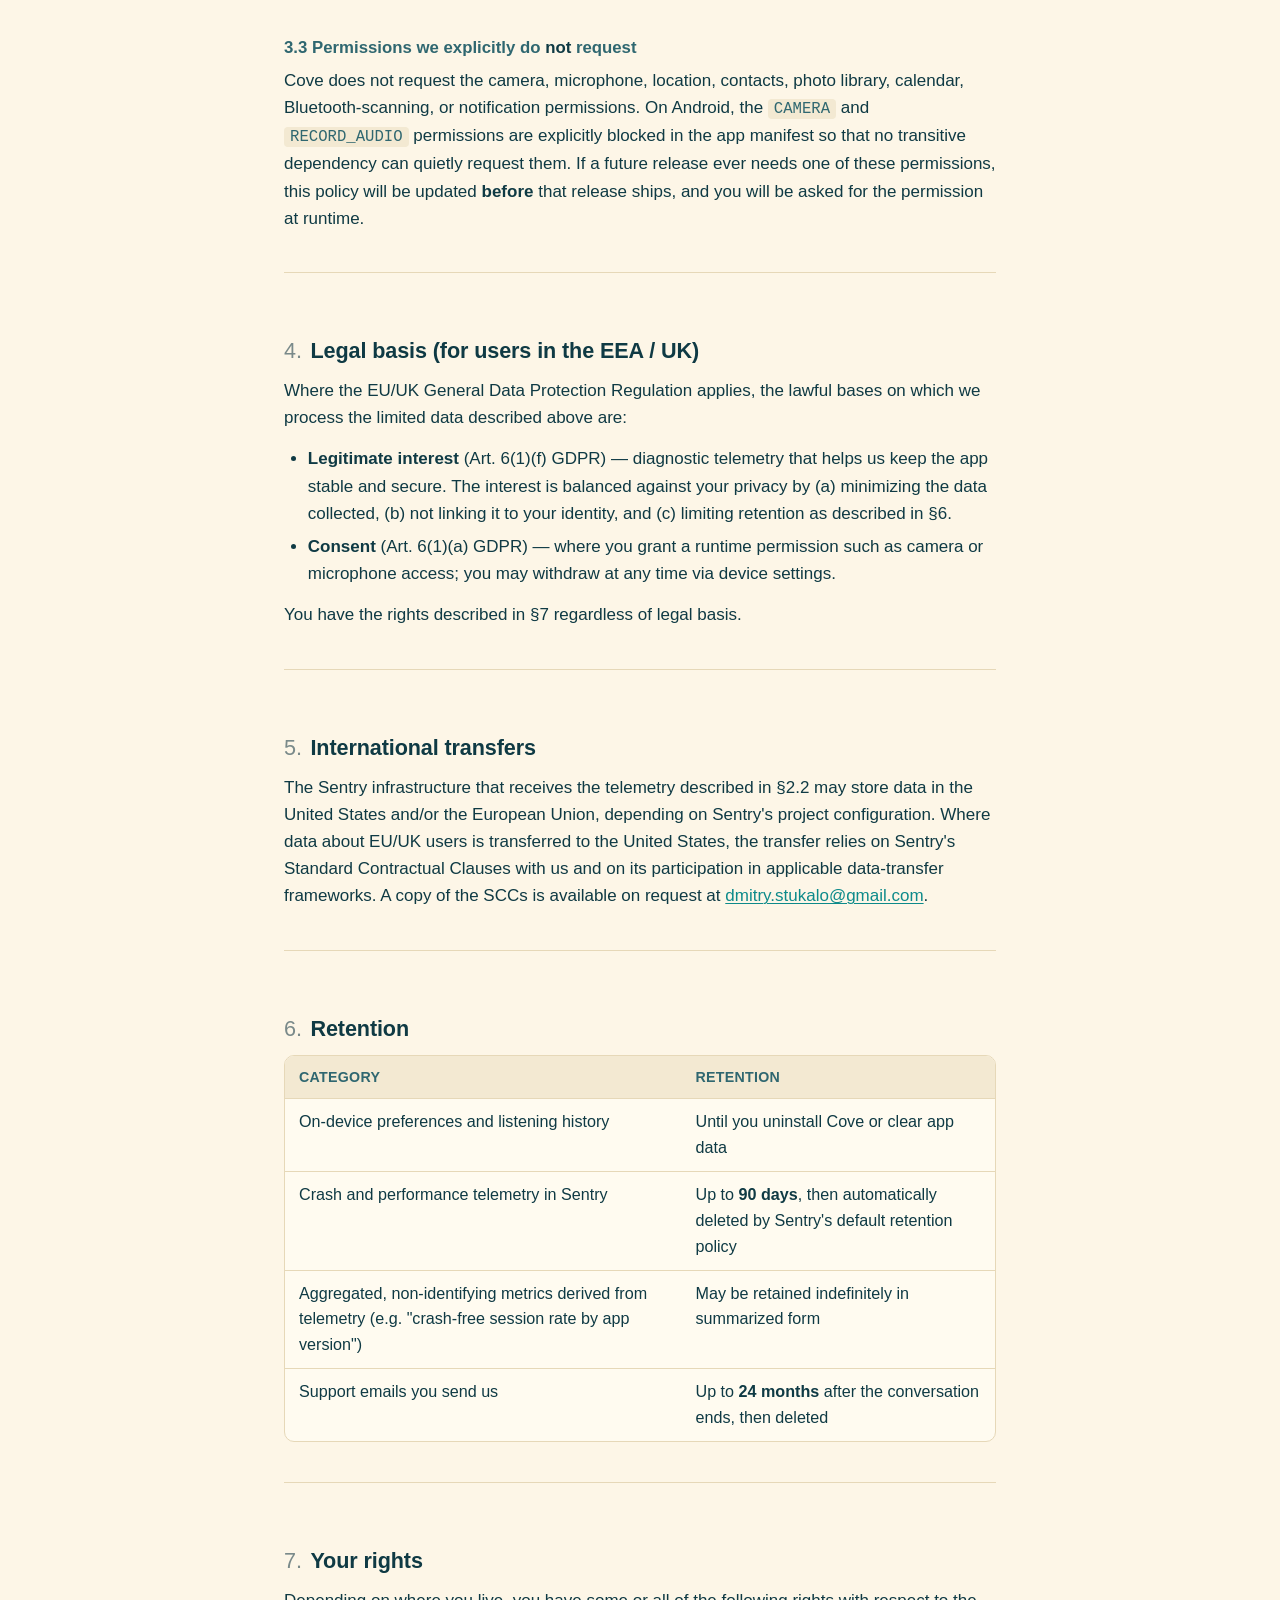
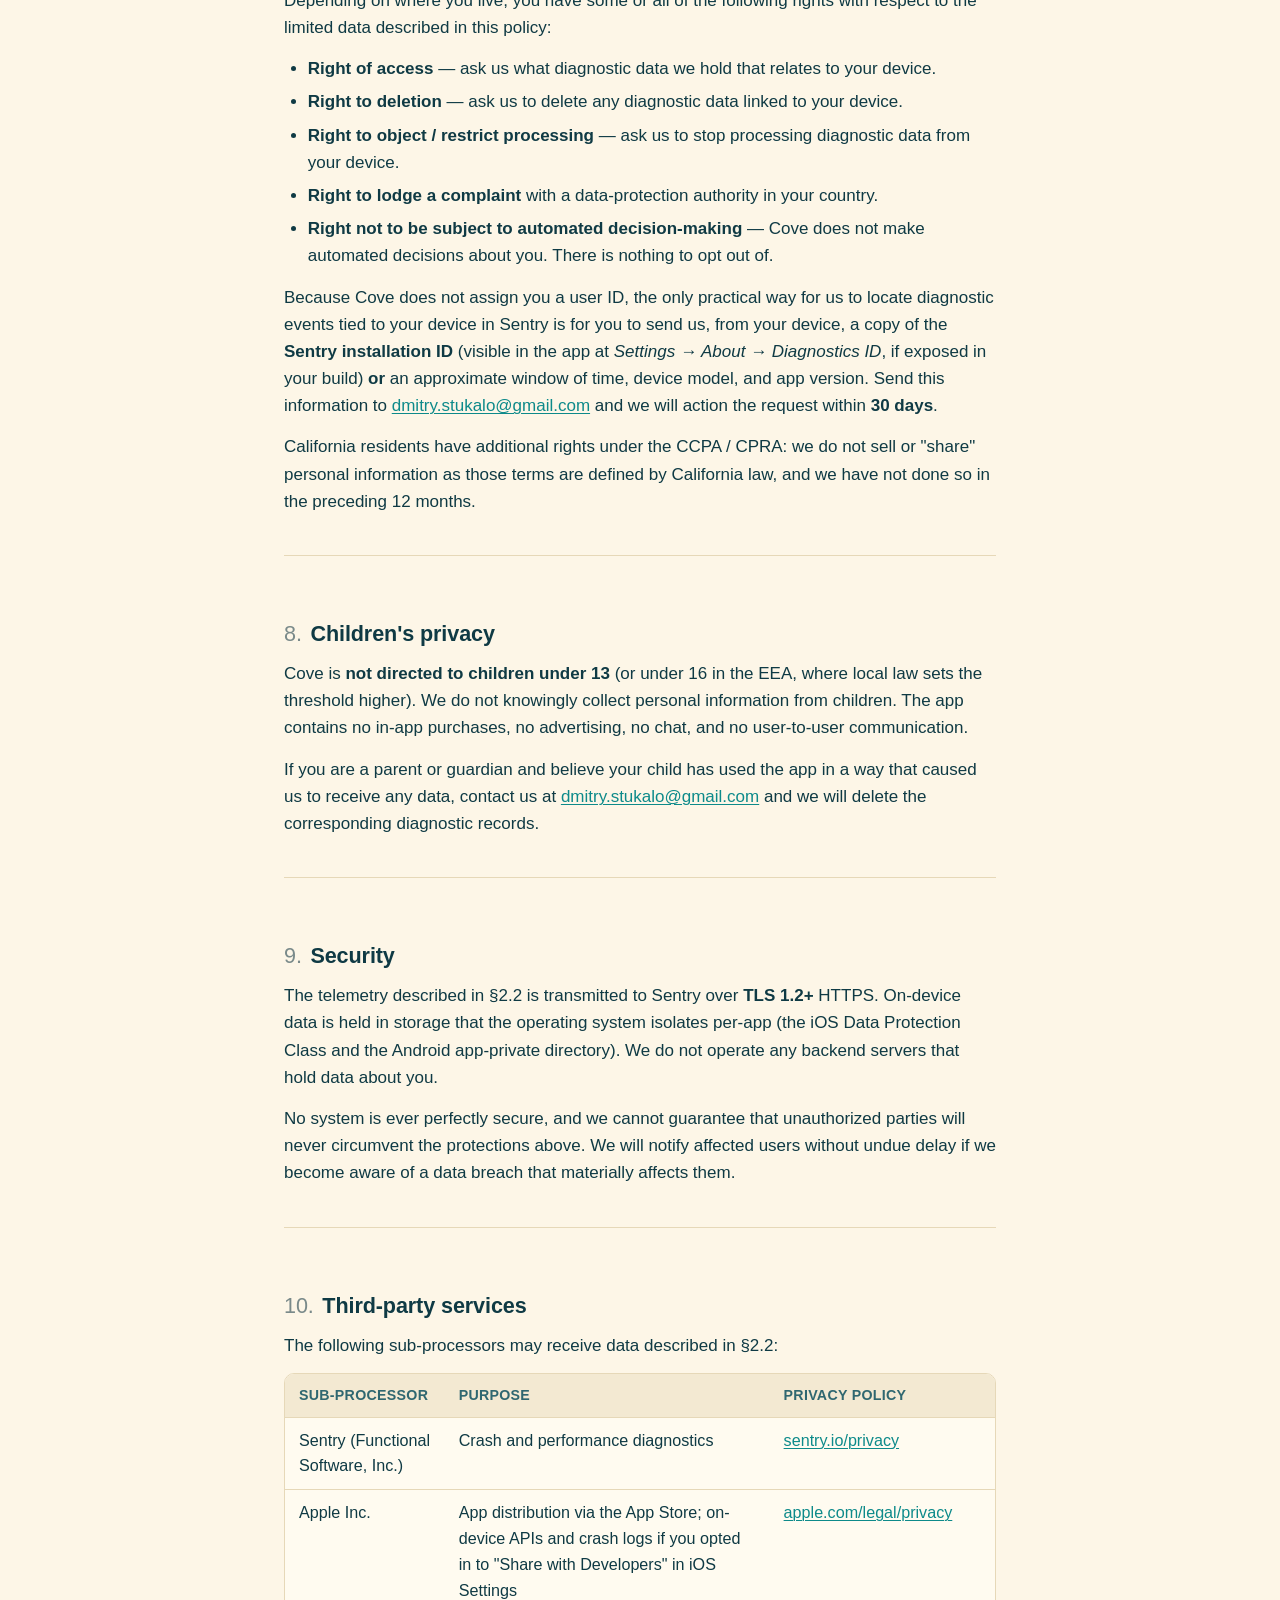
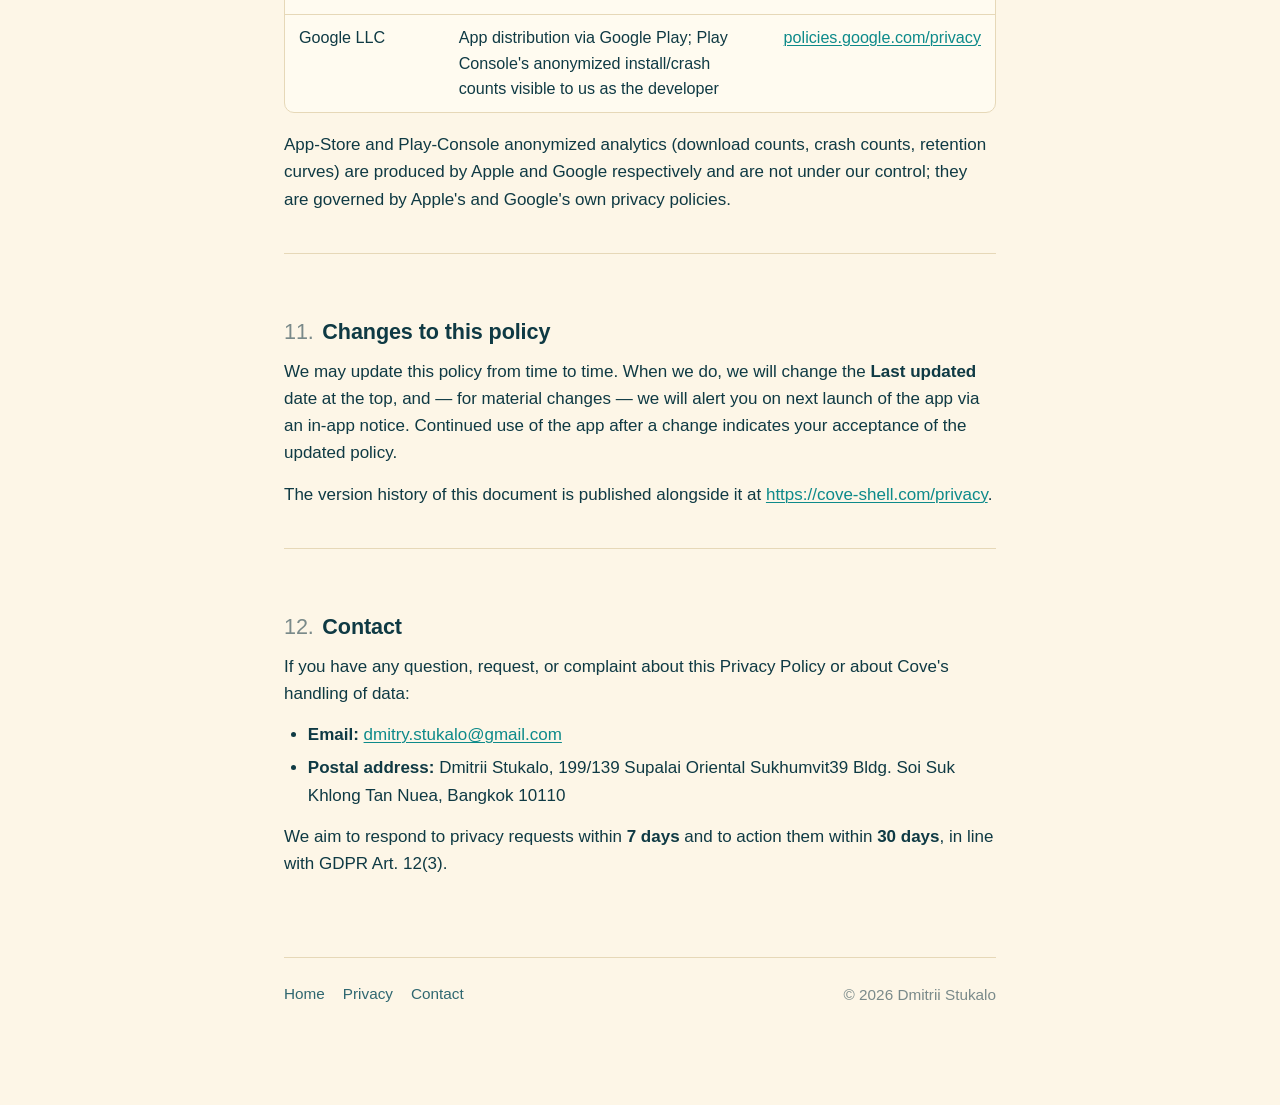
==== commit 9ad428fc: "Update index.html" ====
--- a/privacy/index.html
+++ b/privacy/index.html
@@ -44,7 +44,7 @@
 
     <p>
       The canonical, publicly-hosted version of this document lives at
-      <strong><a href="https://cove-shell.com/privacy">https://cove-shell.com/privacy/</a></strong>. If anything below
+      <strong><a href="https://cove-shell.com/privacy">https://cove-shell.com/privacy</a></strong>. If anything below
       conflicts with the hosted version, the hosted version wins.
     </p>
 
